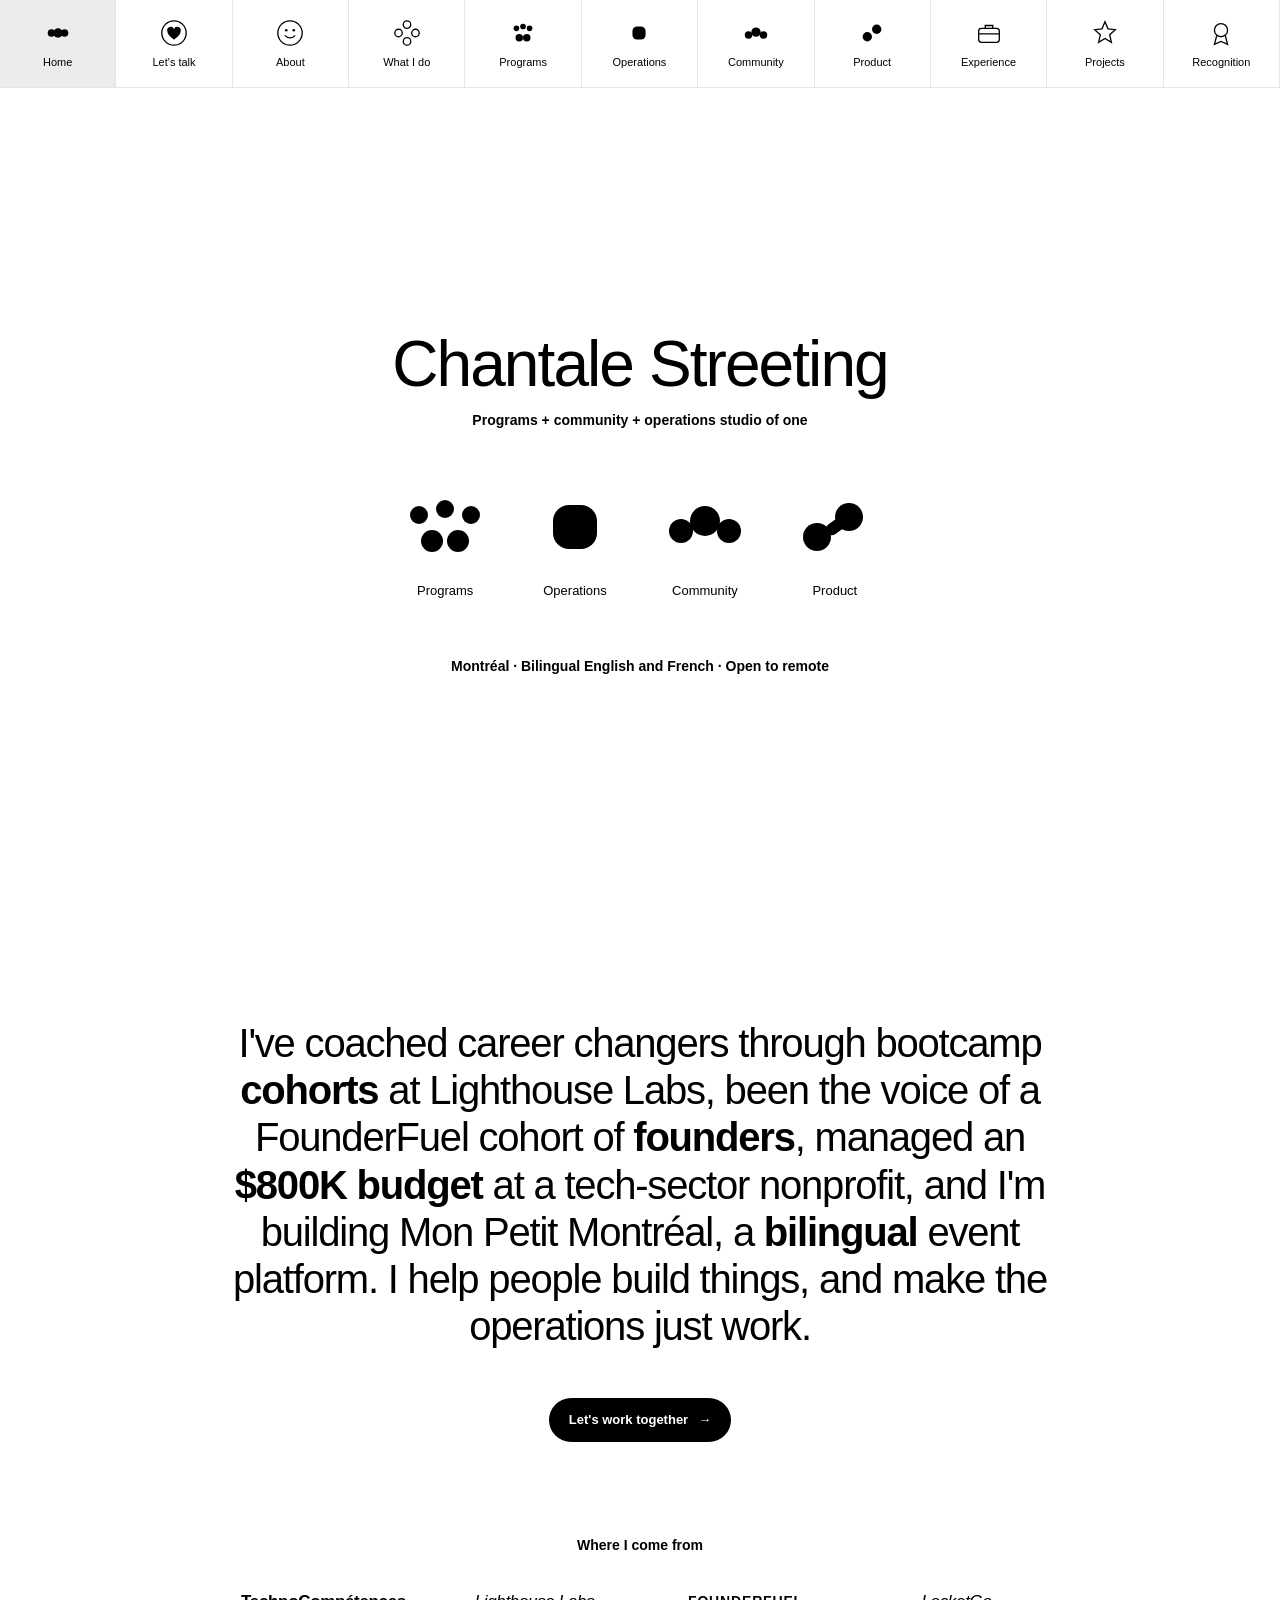
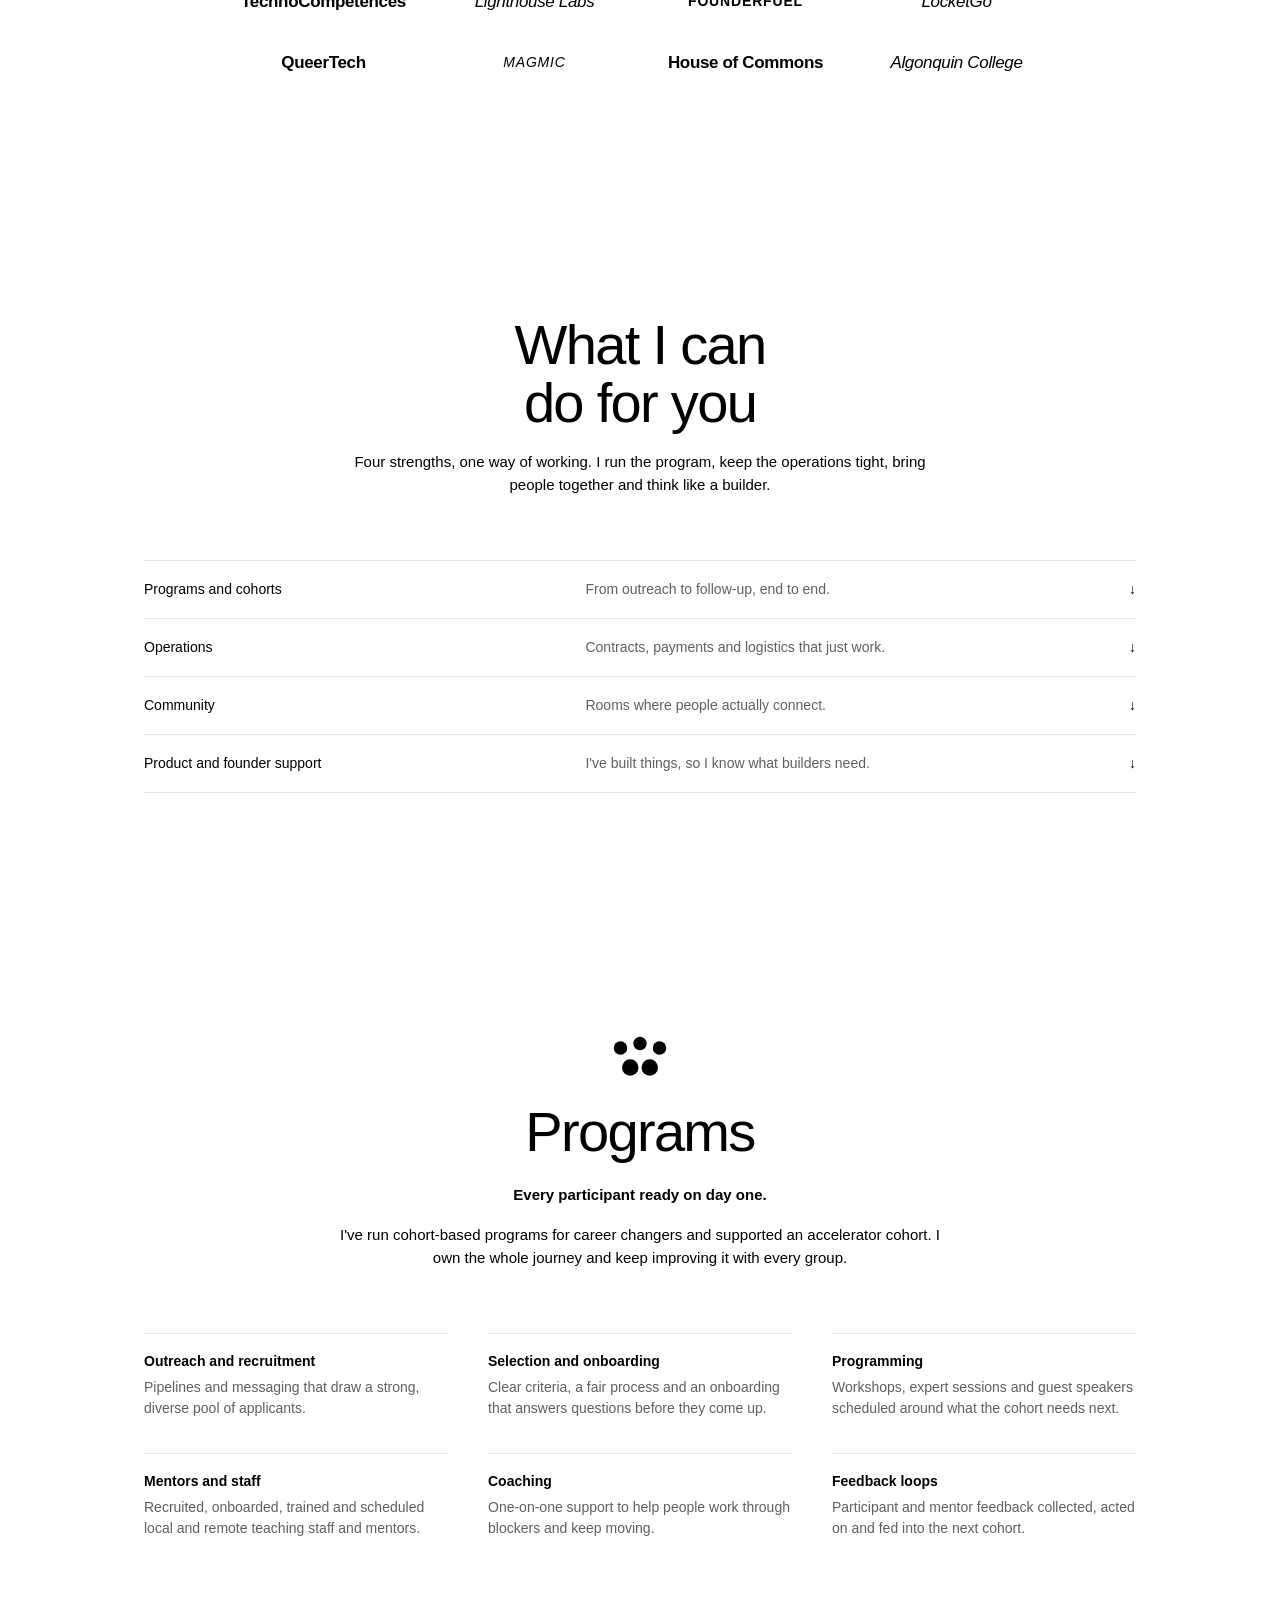
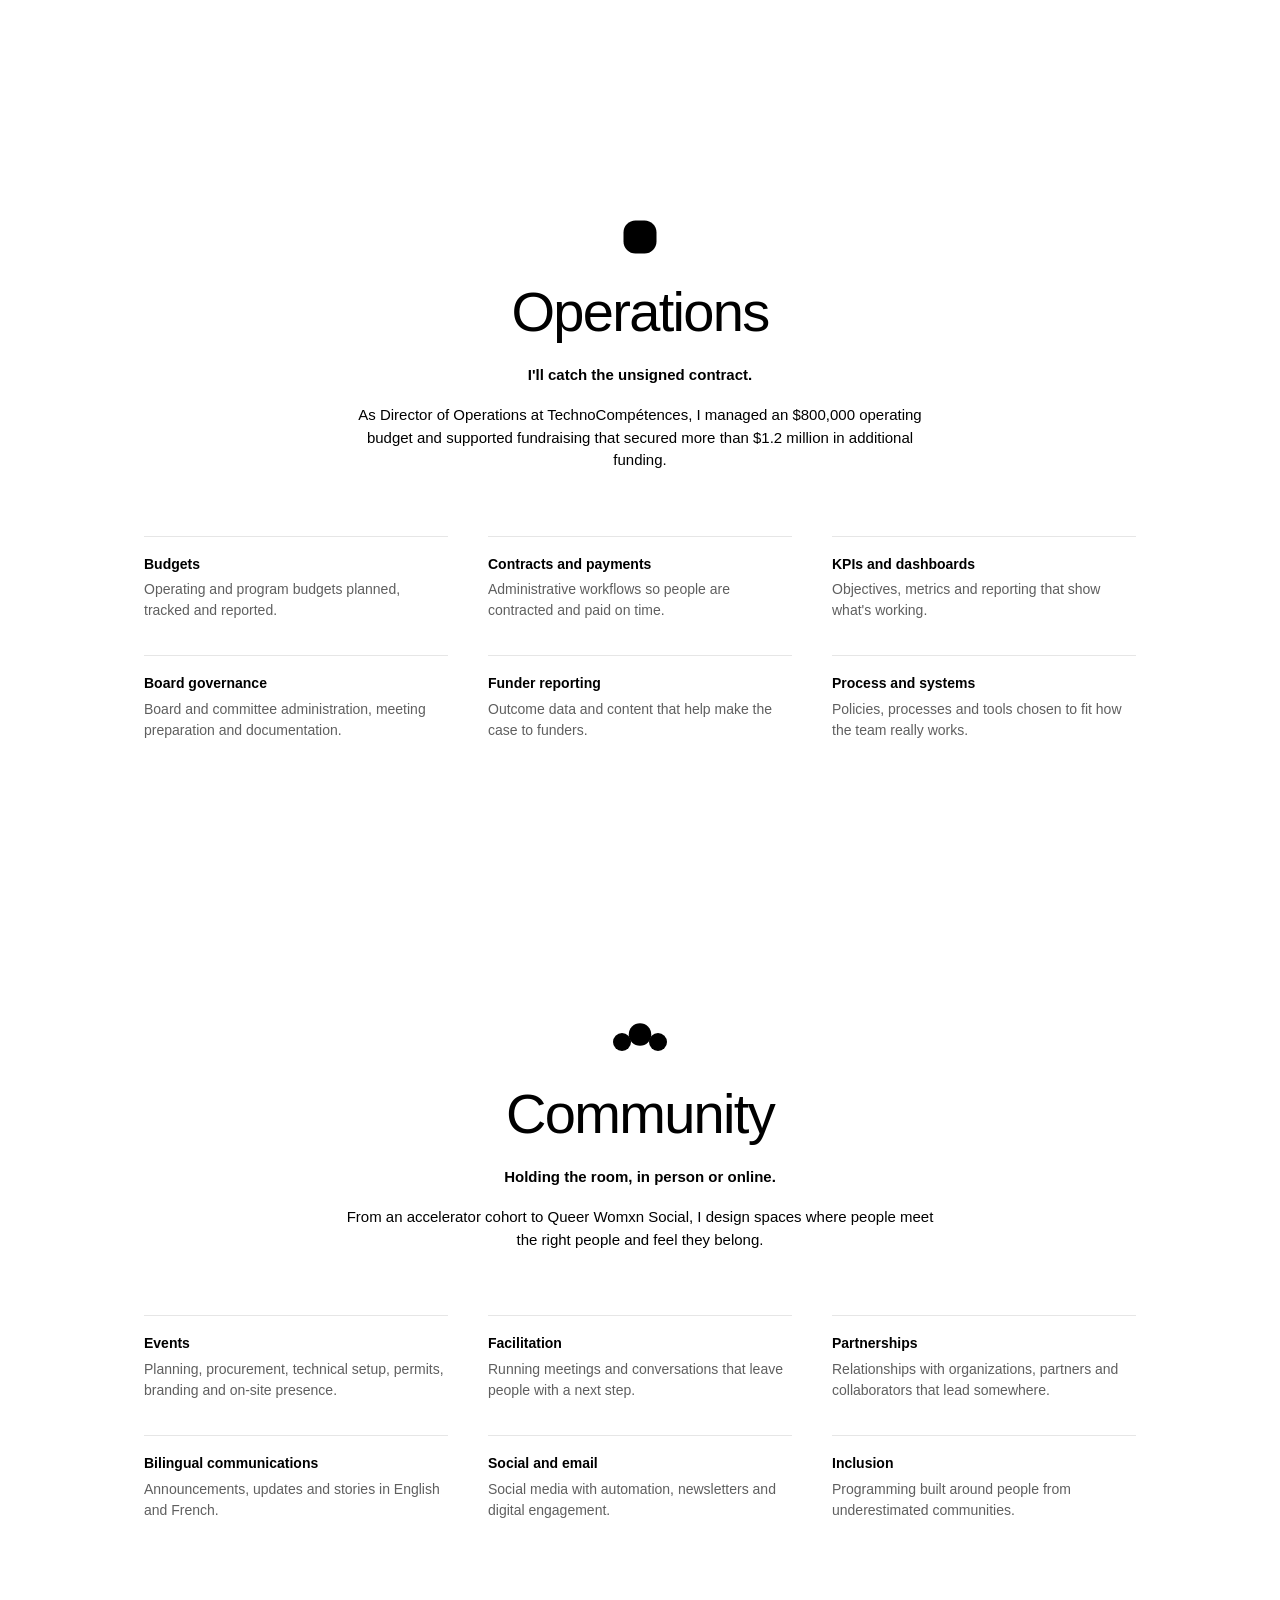
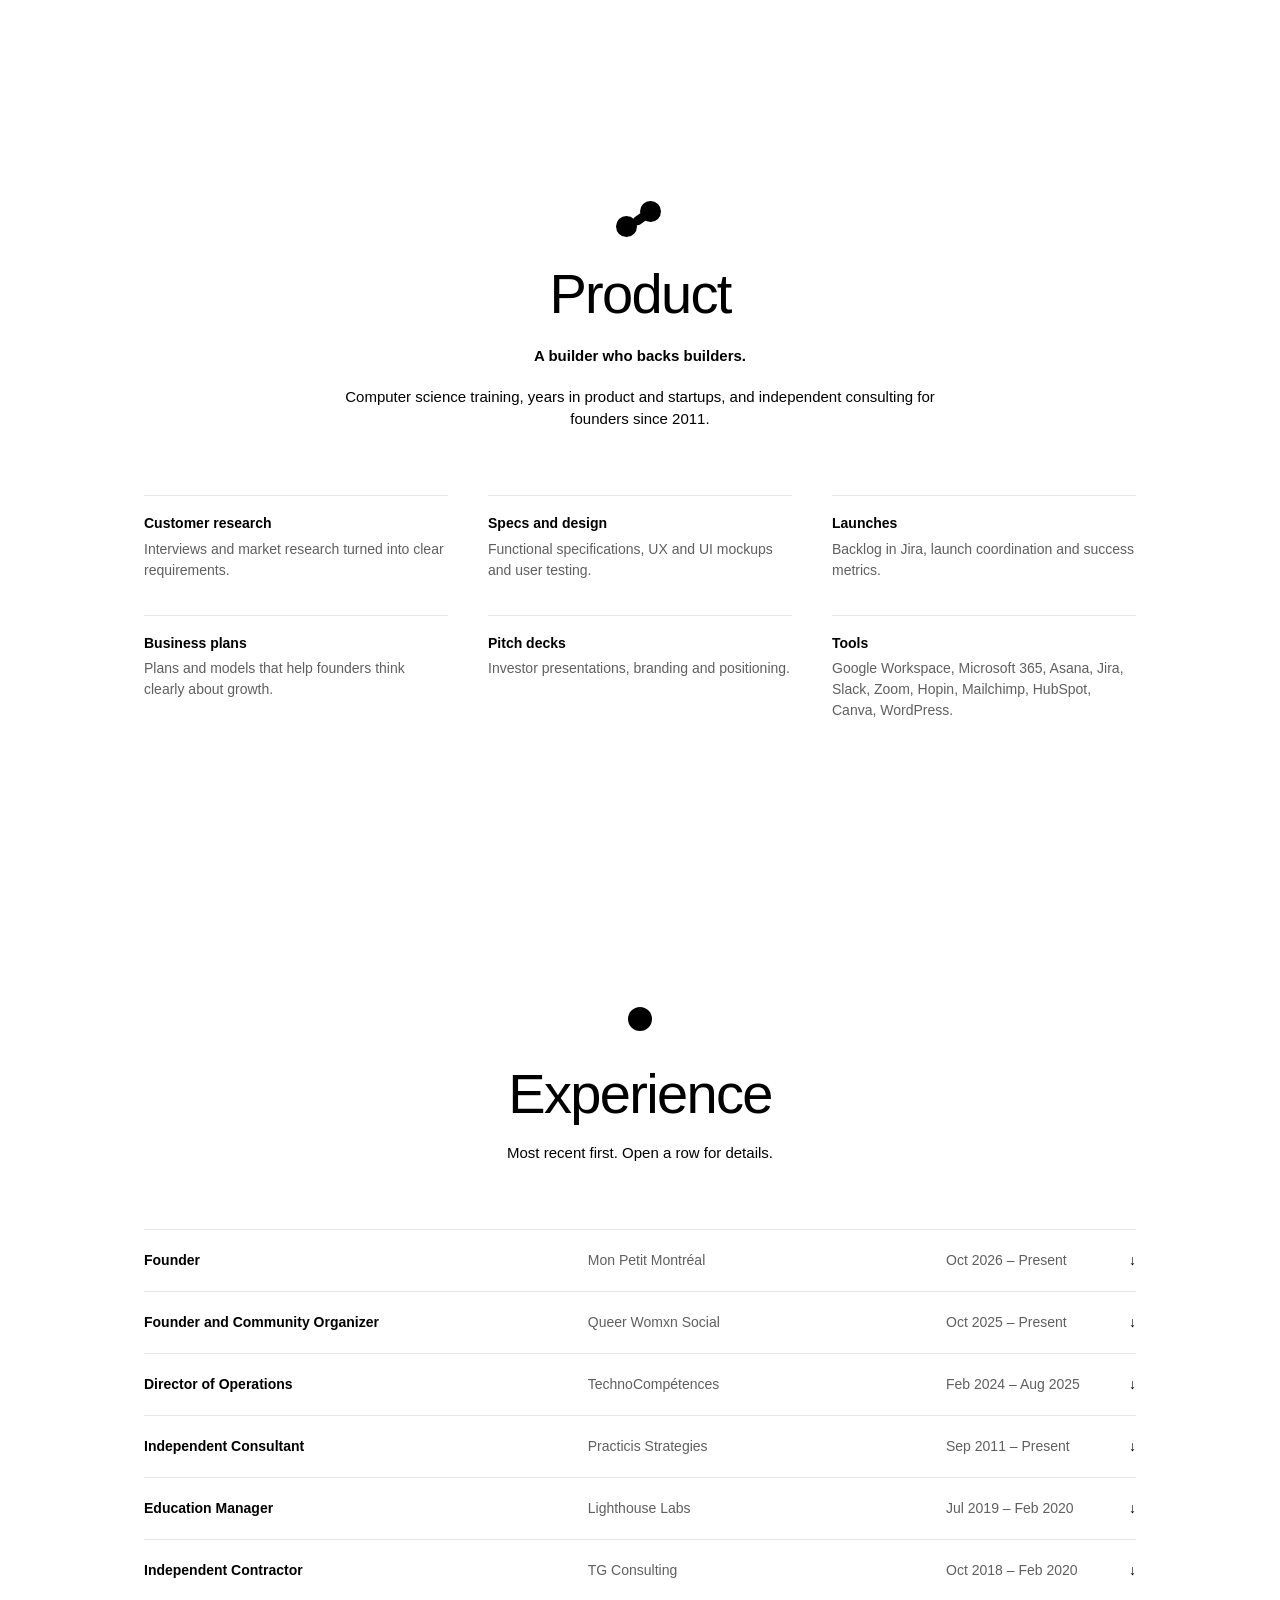
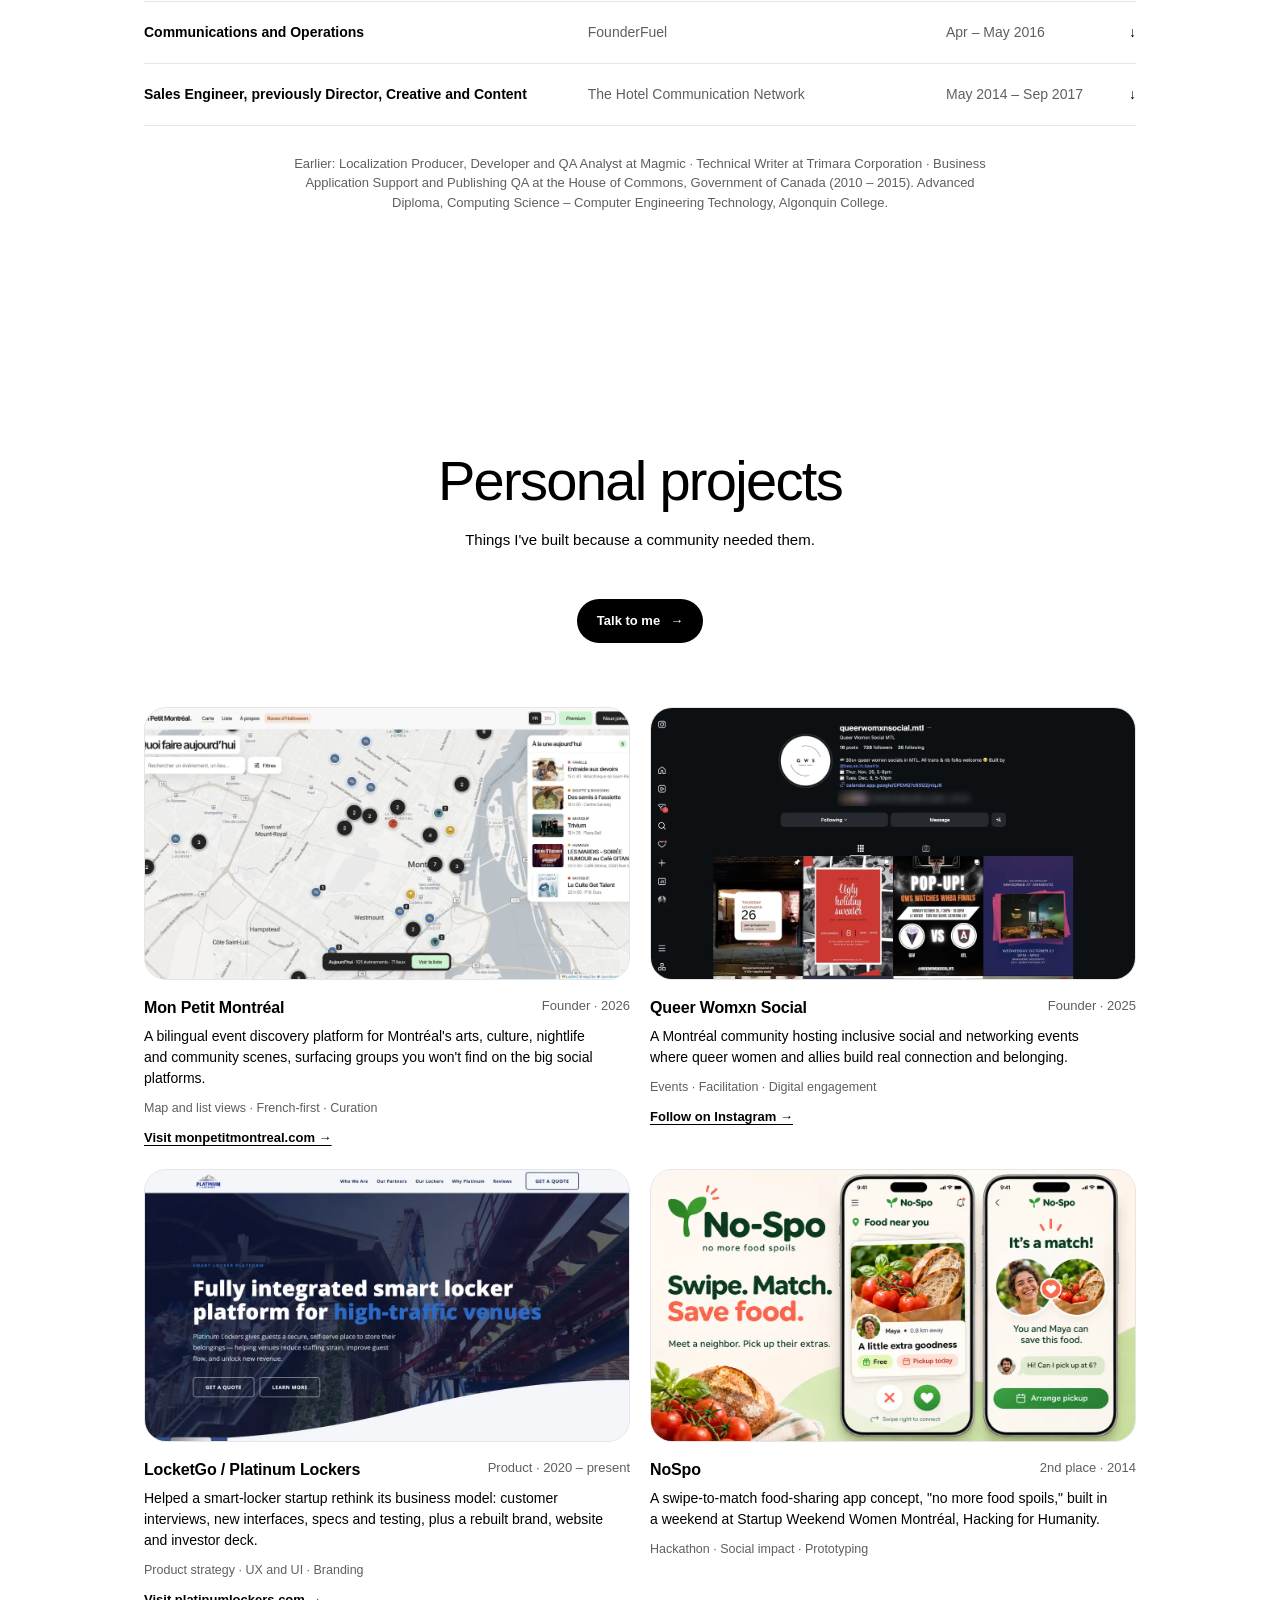
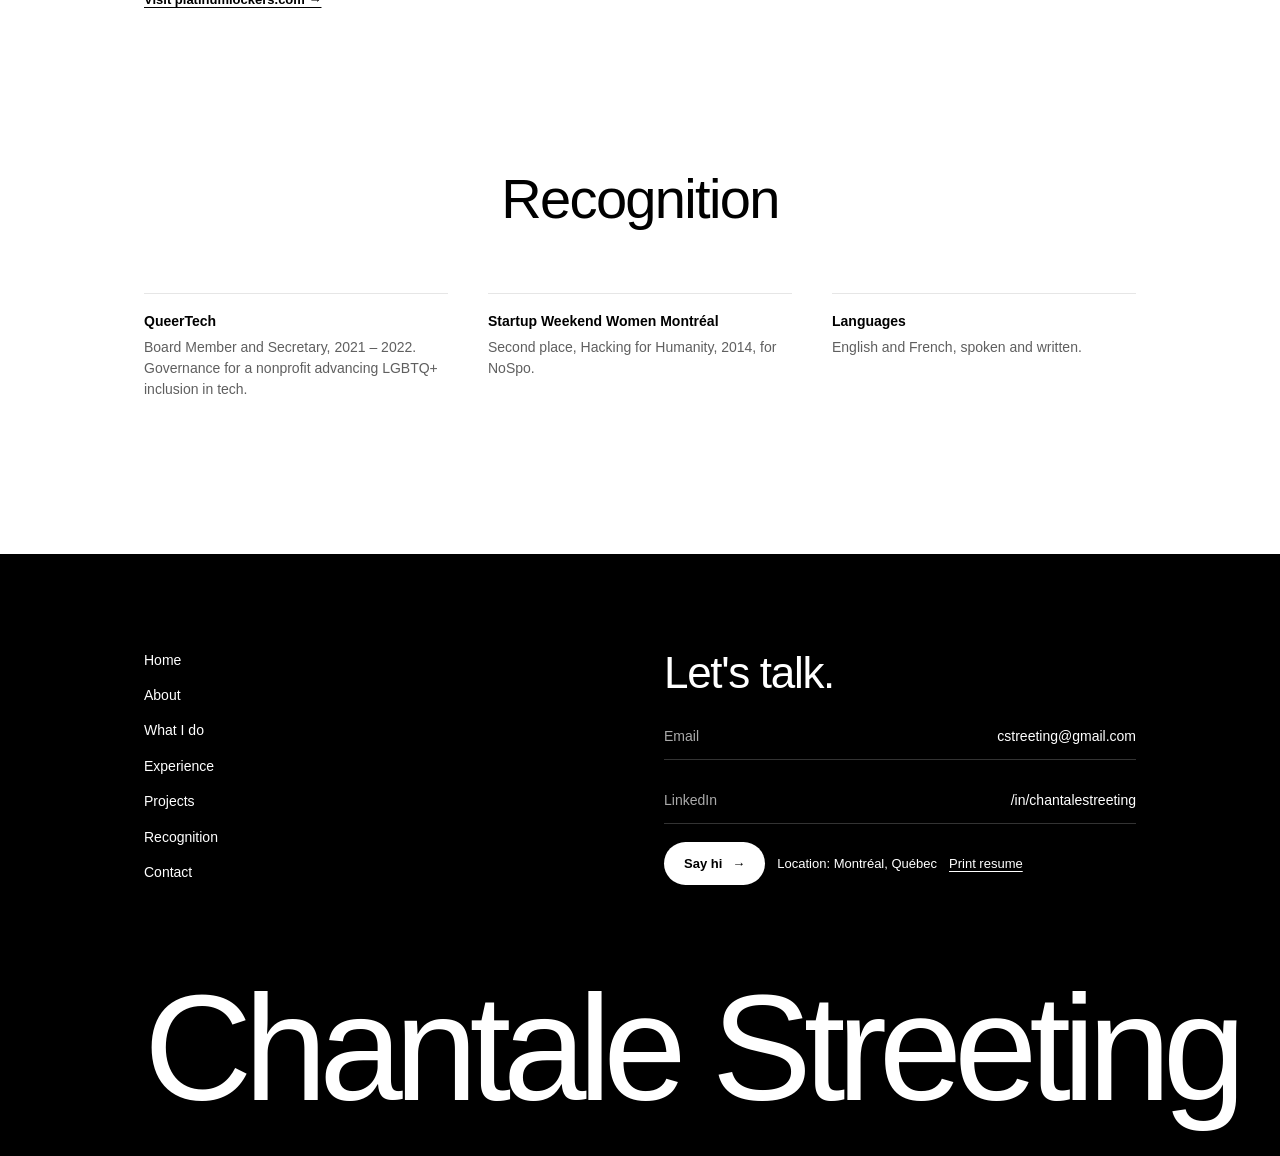
==== index.html @ f75229fb "Personal resume and portfolio site Co-Authored-By: Claude Opus 5.5 <noreply@anthropic.com>" ====
<!doctype html>
<html lang="en">
<head>
<meta charset="utf-8">
<meta name="viewport" content="width=device-width, initial-scale=1">
<title>Chantale Streeting</title>
<meta name="description" content="Chantale Streeting — program operator, founder and community builder in Montréal. Resume and portfolio.">
<link rel="canonical" href="https://chantalestreeting.com/">
<meta property="og:type" content="website">
<meta property="og:url" content="https://chantalestreeting.com/">
<meta property="og:title" content="Chantale Streeting">
<meta property="og:description" content="Program operator, founder and community builder in Montréal. Resume and portfolio.">
<meta property="og:image" content="https://chantalestreeting.com/images/mon-petit-montreal.webp">
<meta name="twitter:card" content="summary_large_image">
<link rel="icon" href="data:image/svg+xml,%3Csvg xmlns='http://www.w3.org/2000/svg' viewBox='0 0 32 32'%3E%3Ccircle cx='9' cy='16' r='5'/%3E%3Ccircle cx='17' cy='16' r='6'/%3E%3Ccircle cx='25' cy='16' r='5'/%3E%3C/svg%3E">
<style>
:root{
  --bg:#fff; --ink:#000; --muted:#5f5f5f; --line:#e6e6e6; --soft:#f5f5f5;
  --active:#ececec;
  --dock:88px;
}
*{box-sizing:border-box}
html{scroll-behavior:smooth;scroll-padding-top:var(--dock)}
body{margin:0;background:var(--bg);color:var(--ink);font:15px/1.5 "Helvetica Neue",Helvetica,Arial,sans-serif;-webkit-font-smoothing:antialiased;padding-top:var(--dock)}
a{color:inherit}
h1,h2,h3{font-weight:400;margin:0;letter-spacing:-.03em;line-height:1.05}
p{margin:0}
.wrap{max-width:1040px;margin:0 auto;padding:0 24px}
.center{text-align:center}
section{padding:120px 0}
.skip{position:absolute;left:-999px}.skip:focus{left:16px;top:16px;z-index:99;background:#fff;padding:8px 12px}

/* ---------- blobs (original shapes made of circles) ---------- */
.blob{width:96px;height:64px;display:block;margin:0 auto}
.blob circle,.blob rect{fill:var(--ink)}
.blob .a{animation:drift 6s ease-in-out infinite}
.blob .b{animation:drift 6s ease-in-out infinite reverse}
.blob .c{animation:pulse 5s ease-in-out infinite}
@keyframes drift{0%,100%{transform:translate(0,0)}50%{transform:translate(6px,-4px)}}
@keyframes pulse{0%,100%{transform:scale(1)}50%{transform:scale(1.12)}}
.blob *{transform-box:fill-box;transform-origin:center}
@media (prefers-reduced-motion:reduce){.blob *{animation:none!important}}

/* ---------- hero ---------- */
.hero{min-height:calc(100vh - var(--dock));display:flex;flex-direction:column;justify-content:center;padding:80px 0 60px}
.hero h1{font-size:clamp(44px,7vw,64px)}
.hero .sub{font-weight:600;margin-top:12px;font-size:14px}
.pillars{display:grid;grid-template-columns:repeat(4,1fr);gap:24px;margin:64px 0 56px}
.pillar{text-decoration:none;display:flex;flex-direction:column;align-items:center;gap:22px;font-size:13px}
.pillar:hover .blob{transform:scale(1.08)}
.pillar .blob{transition:transform .3s}
.note{font-weight:600;font-size:14px}
@media (max-width:640px){.pillars{grid-template-columns:repeat(2,1fr);row-gap:40px}}

/* ---------- statement ---------- */
.statement{font-size:clamp(26px,4.2vw,40px);line-height:1.18;letter-spacing:-.03em;max-width:820px;margin:0 auto}
.statement strong{font-weight:700}
.btn{display:inline-flex;align-items:center;gap:10px;background:var(--ink);color:#fff;text-decoration:none;font-size:13px;font-weight:600;padding:12px 20px;border-radius:999px;border:0;cursor:pointer;font-family:inherit}
.btn:hover{background:#262626}
.btn.light{background:#fff;color:#000}
.mt48{margin-top:48px}

.logos{margin-top:96px}
.logos h3{font-size:14px;font-weight:600;letter-spacing:0;margin-bottom:36px}
.logo-row{display:grid;grid-template-columns:repeat(4,1fr);gap:36px 24px;align-items:center;max-width:820px;margin:0 auto}
.logo-row span{font-size:17px;font-weight:600;letter-spacing:-.02em}
.logo-row span:nth-child(2n){font-weight:400;font-style:italic}
.logo-row span:nth-child(3n){text-transform:uppercase;letter-spacing:.06em;font-size:14px}
@media (max-width:640px){.logo-row{grid-template-columns:repeat(2,1fr)}}

/* ---------- section heads ---------- */
.head h2{font-size:clamp(38px,6vw,56px)}
.head .tagline{font-weight:600;margin-top:22px;font-size:15px}
.head .intro{color:var(--ink);max-width:600px;margin:18px auto 0;font-size:15px}
.head .blob{margin-bottom:22px;width:72px;height:48px}

/* ---------- list rows ---------- */
.rows{margin-top:64px;border-top:1px solid var(--line);text-align:left}
.row{display:grid;grid-template-columns:1fr 1.2fr 24px;align-items:center;gap:16px;padding:18px 0;border-bottom:1px solid var(--line);text-decoration:none;font-size:14px}
.row .d{color:var(--muted)}
.row .arr{text-align:right}
.row:hover{background:var(--soft)}
@media (max-width:640px){.row{grid-template-columns:1fr 24px}.row .d{grid-column:1;color:var(--muted);margin-top:-10px}.row .arr{grid-row:1;grid-column:2}}

/* ---------- feature grid ---------- */
.grid3{display:grid;grid-template-columns:repeat(3,1fr);gap:0 40px;margin-top:64px;text-align:left}
.cell{border-top:1px solid var(--line);padding:20px 0 34px}
.cell h3{font-size:14px;font-weight:600;letter-spacing:0;margin-bottom:8px}
.cell p{color:var(--muted);font-size:14px}
@media (max-width:820px){.grid3{grid-template-columns:repeat(2,1fr)}}
@media (max-width:560px){.grid3{grid-template-columns:1fr}}

/* ---------- experience ---------- */
.jobs{margin-top:64px;border-top:1px solid var(--line);text-align:left}
details.job{border-bottom:1px solid var(--line)}
details.job summary{list-style:none;cursor:pointer;display:grid;grid-template-columns:1.25fr 1fr 150px 24px;gap:16px;align-items:center;padding:20px 0;font-size:14px}
details.job summary::-webkit-details-marker{display:none}
details.job summary:hover{background:var(--soft)}
details.job .role{font-weight:600}
details.job .org,details.job .when{color:var(--muted)}
details.job .arr{text-align:right;transition:transform .2s}
details.job[open] .arr{transform:rotate(180deg)}
details.job .body{padding:0 0 26px;display:grid;grid-template-columns:1.25fr 1fr;gap:16px 40px}
details.job .ctx{color:var(--muted);font-size:14px}
details.job ul{margin:0;padding-left:18px;font-size:14px}
details.job li{margin-bottom:6px}
details.job .client{grid-column:1/-1;background:var(--soft);border-radius:14px;padding:16px 18px;font-size:14px}
details.job .client b{display:block;margin-bottom:4px}
.earlier{margin-top:28px;color:var(--muted);font-size:13px;text-align:center;max-width:700px;margin-left:auto;margin-right:auto}
@media (max-width:720px){
  details.job summary{grid-template-columns:1fr 24px;gap:2px 12px}
  details.job .org{grid-column:1}details.job .when{grid-column:1;font-size:13px}
  details.job .arr{grid-row:1;grid-column:2}
  details.job .body{grid-template-columns:1fr}
}

/* ---------- projects ---------- */
.cards{display:grid;grid-template-columns:repeat(2,1fr);gap:20px;margin-top:64px;text-align:left}
.card{text-decoration:none;display:block}
.card .img{display:block;aspect-ratio:16/9;border-radius:22px;overflow:hidden;background:var(--soft);border:1px solid var(--line)}
.card .img img{width:100%;height:100%;object-fit:cover;object-position:top center;display:block;transition:transform .4s}
a.card:hover .img img{transform:scale(1.03)}
.card .more{display:inline-block;margin-top:10px;font-size:13px;font-weight:600;text-decoration:underline;text-underline-offset:3px}
.card .meta{display:flex;justify-content:space-between;gap:12px;margin-top:16px;font-size:13px}
.card .meta b{font-size:16px;letter-spacing:-.01em}
.card .meta span{color:var(--muted)}
.card p{margin-top:6px;font-size:14px;color:var(--ink);max-width:460px}
.card .chips{margin-top:10px;color:var(--muted);font-size:12.5px}
@media (max-width:640px){.cards{grid-template-columns:1fr}}

/* ---------- footer ---------- */
footer{background:#000;color:#fff;padding:96px 0 40px;overflow:hidden}
.fgrid{display:grid;grid-template-columns:1fr 1fr;gap:48px}
.fnav{list-style:none;margin:0;padding:0;display:grid;gap:12px;font-size:14px}
.fnav a{text-decoration:none}
.fnav a:hover{text-decoration:underline}
footer h2{font-size:clamp(34px,5vw,44px)}
.fcontact{display:grid;gap:18px}
.fcontact .line{border-bottom:1px solid #333;padding:12px 0;color:#aaa;font-size:14px;display:flex;justify-content:space-between;gap:12px;text-decoration:none}
.fcontact .line b{color:#fff;font-weight:400}
.fbtns{display:flex;flex-wrap:wrap;gap:12px;align-items:center;font-size:13px}
.fbtns a.u{text-decoration:underline;text-underline-offset:3px}
.wordmark{font-size:clamp(52px,12.5vw,150px);letter-spacing:-.055em;line-height:.9;margin-top:96px;white-space:nowrap}
@media (max-width:720px){.fgrid{grid-template-columns:1fr}.wordmark{white-space:normal}}

/* ---------- tray (top) ---------- */
.dock{position:fixed;left:0;right:0;top:0;z-index:30;height:var(--dock);background:#fff;border-bottom:1px solid var(--line);display:flex;overflow-x:auto;scrollbar-width:none}
.dock::-webkit-scrollbar{display:none}
.dock a{flex:1 0 88px;display:flex;flex-direction:column;align-items:center;justify-content:center;gap:8px;text-decoration:none;font-size:11px;line-height:1.15;text-align:center;border-right:1px solid var(--line);padding:6px 4px;transition:background .2s}
.dock a:hover{background:var(--soft)}
.dock a.on{background:var(--active)}
.dock svg{width:30px;height:30px;fill:none;stroke:#000;stroke-width:1.4}
.dock svg .f{fill:#000;stroke:none}

@media (max-width:640px){
  .wrap{padding:0 16px}
  section{padding:88px 0}
  :root{--dock:76px}
  .dock a{flex-basis:76px;font-size:10.5px}
  .dock svg{width:26px;height:26px}
}

@media print{
  .dock,.pillars,.btn,.logos,.fbtns,.wordmark,.card .img{display:none!important}
  body{padding:0;font-size:10.5pt}
  section{padding:24pt 0}
  .hero{min-height:0}
  details.job .body{display:grid!important}
  footer{background:#fff;color:#000;padding:0}
  .fcontact .line{color:#000}.fcontact .line b{color:#000}
}
</style>
</head>
<body>
<a class="skip" href="#main">Skip to content</a>

<nav class="dock" aria-label="Sections">
  <a href="#home" data-s="home"><svg viewBox="0 0 32 32"><circle class="f" cx="9" cy="16" r="4"/><circle class="f" cx="16" cy="16" r="5"/><circle class="f" cx="23" cy="16" r="4"/></svg>Home</a>
  <a href="#contact" data-s="contact"><svg viewBox="0 0 32 32"><circle cx="16" cy="16" r="13"/><path class="f" d="M16 23s-7-4.3-7-8.6A3.6 3.6 0 0 1 16 12a3.6 3.6 0 0 1 7 2.4C23 18.7 16 23 16 23z"/></svg>Let's talk</a>
  <a href="#about" data-s="about"><svg viewBox="0 0 32 32"><circle cx="16" cy="16" r="13"/><circle class="f" cx="12" cy="13" r="1.4"/><circle class="f" cx="20" cy="13" r="1.4"/><path d="M10.5 18.5c3 3.5 8 3.5 11 0"/></svg>About</a>
  <a href="#services" data-s="services"><svg viewBox="0 0 32 32"><circle cx="16" cy="7" r="4"/><circle cx="7" cy="16" r="4"/><circle cx="25" cy="16" r="4"/><circle cx="16" cy="25" r="4"/></svg>What I do</a>
  <a href="#programs" data-s="programs"><svg viewBox="0 0 32 32"><circle class="f" cx="9" cy="11" r="3"/><circle class="f" cx="16" cy="9" r="3"/><circle class="f" cx="23" cy="11" r="3"/><circle class="f" cx="12" cy="21" r="4"/><circle class="f" cx="20" cy="21" r="4"/></svg>Programs</a>
  <a href="#operations" data-s="operations"><svg viewBox="0 0 32 32"><rect class="f" x="9" y="9" width="14" height="14" rx="5"/></svg>Operations</a>
  <a href="#community-building" data-s="community-building"><svg viewBox="0 0 32 32"><circle class="f" cx="8" cy="18" r="4"/><circle class="f" cx="16" cy="15" r="5"/><circle class="f" cx="24" cy="18" r="4"/></svg>Community</a>
  <a href="#product" data-s="product"><svg viewBox="0 0 32 32"><circle class="f" cx="11" cy="20" r="5"/><circle class="f" cx="21" cy="12" r="5"/></svg>Product</a>
  <a href="#experience" data-s="experience"><svg viewBox="0 0 32 32"><rect x="5" y="11" width="22" height="15" rx="3"/><path d="M12 11V8h8v3M5 17h22"/></svg>Experience</a>
  <a href="#projects" data-s="projects"><svg viewBox="0 0 32 32"><path d="M16 4l3.2 7.6L27 12.5l-6 5.3 1.8 8.2L16 21.8 9.2 26l1.8-8.2-6-5.3 7.8-.9z"/></svg>Projects</a>
  <a href="#recognition" data-s="recognition"><svg viewBox="0 0 32 32"><circle cx="16" cy="13" r="7"/><path d="M11.5 18.5L9 28l7-3 7 3-2.5-9.5"/></svg>Recognition</a>
</nav>

<!-- reusable blob shapes -->
<svg width="0" height="0" style="position:absolute" aria-hidden="true">
  <defs>
    <symbol id="b-programs" viewBox="0 0 96 64"><circle class="a" cx="22" cy="20" r="9"/><circle class="b" cx="48" cy="14" r="9"/><circle class="a" cx="74" cy="20" r="9"/><circle class="c" cx="35" cy="46" r="11"/><circle class="b" cx="61" cy="46" r="11"/></symbol>
    <symbol id="b-ops" viewBox="0 0 96 64"><rect class="c" x="26" y="10" width="44" height="44" rx="16"/></symbol>
    <symbol id="b-community" viewBox="0 0 96 64"><circle class="a" cx="24" cy="36" r="12"/><circle class="c" cx="48" cy="26" r="15"/><circle class="b" cx="72" cy="36" r="12"/></symbol>
    <symbol id="b-product" viewBox="0 0 96 64"><circle class="a" cx="30" cy="42" r="14"/><circle class="b" cx="62" cy="22" r="14"/><rect class="c" x="38" y="26" width="20" height="12" rx="6" transform="rotate(-35 48 32)"/></symbol>
    <symbol id="b-dot" viewBox="0 0 96 64"><circle class="c" cx="48" cy="32" r="16"/></symbol>
  </defs>
</svg>

<main id="main">
  <!-- HERO -->
  <section class="hero center" id="home">
    <div class="wrap">
      <h1>Chantale Streeting</h1>
      <div class="sub">Programs + community + operations studio of one</div>
      <div class="pillars">
        <a class="pillar" href="#programs"><svg class="blob"><use href="#b-programs"/></svg>Programs</a>
        <a class="pillar" href="#operations"><svg class="blob"><use href="#b-ops"/></svg>Operations</a>
        <a class="pillar" href="#community-building"><svg class="blob"><use href="#b-community"/></svg>Community</a>
        <a class="pillar" href="#product"><svg class="blob"><use href="#b-product"/></svg>Product</a>
      </div>
      <div class="note">Montréal · Bilingual English and French · Open to remote</div>
    </div>
  </section>

  <!-- ABOUT -->
  <section class="center" id="about">
    <div class="wrap">
      <p class="statement">I've coached career changers through bootcamp <strong>cohorts</strong> at Lighthouse Labs, been the voice of a FounderFuel cohort of <strong>founders</strong>, managed an <strong>$800K budget</strong> at a tech-sector nonprofit, and I'm building Mon Petit Montréal, a <strong>bilingual</strong> event platform. I help people build things, and make the operations just work.</p>
      <div class="mt48"><a class="btn" href="#contact">Let's work together <span aria-hidden="true">→</span></a></div>

      <div class="logos" id="background">
        <h3>Where I come from</h3>
        <div class="logo-row">
          <span>TechnoCompétences</span><span>Lighthouse Labs</span><span>FounderFuel</span><span>LocketGo</span>
          <span>QueerTech</span><span>Magmic</span><span>House of Commons</span><span>Algonquin College</span>
        </div>
      </div>
    </div>
  </section>

  <!-- WHAT I DO -->
  <section class="center" id="services">
    <div class="wrap">
      <div class="head">
        <h2>What I can<br>do for you</h2>
        <p class="intro">Four strengths, one way of working. I run the program, keep the operations tight, bring people together and think like a builder.</p>
      </div>
      <div class="rows">
        <a class="row" href="#programs"><span>Programs and cohorts</span><span class="d">From outreach to follow-up, end to end.</span><span class="arr">↓</span></a>
        <a class="row" href="#operations"><span>Operations</span><span class="d">Contracts, payments and logistics that just work.</span><span class="arr">↓</span></a>
        <a class="row" href="#community-building"><span>Community</span><span class="d">Rooms where people actually connect.</span><span class="arr">↓</span></a>
        <a class="row" href="#product"><span>Product and founder support</span><span class="d">I've built things, so I know what builders need.</span><span class="arr">↓</span></a>
      </div>
    </div>
  </section>

  <section class="center" id="programs">
    <div class="wrap">
      <div class="head">
        <svg class="blob"><use href="#b-programs"/></svg>
        <h2>Programs</h2>
        <p class="tagline">Every participant ready on day one.</p>
        <p class="intro">I've run cohort-based programs for career changers and supported an accelerator cohort. I own the whole journey and keep improving it with every group.</p>
      </div>
      <div class="grid3">
        <div class="cell"><h3>Outreach and recruitment</h3><p>Pipelines and messaging that draw a strong, diverse pool of applicants.</p></div>
        <div class="cell"><h3>Selection and onboarding</h3><p>Clear criteria, a fair process and an onboarding that answers questions before they come up.</p></div>
        <div class="cell"><h3>Programming</h3><p>Workshops, expert sessions and guest speakers scheduled around what the cohort needs next.</p></div>
        <div class="cell"><h3>Mentors and staff</h3><p>Recruited, onboarded, trained and scheduled local and remote teaching staff and mentors.</p></div>
        <div class="cell"><h3>Coaching</h3><p>One-on-one support to help people work through blockers and keep moving.</p></div>
        <div class="cell"><h3>Feedback loops</h3><p>Participant and mentor feedback collected, acted on and fed into the next cohort.</p></div>
      </div>
    </div>
  </section>

  <section class="center" id="operations">
    <div class="wrap">
      <div class="head">
        <svg class="blob"><use href="#b-ops"/></svg>
        <h2>Operations</h2>
        <p class="tagline">I'll catch the unsigned contract.</p>
        <p class="intro">As Director of Operations at TechnoCompétences, I managed an $800,000 operating budget and supported fundraising that secured more than $1.2 million in additional funding.</p>
      </div>
      <div class="grid3">
        <div class="cell"><h3>Budgets</h3><p>Operating and program budgets planned, tracked and reported.</p></div>
        <div class="cell"><h3>Contracts and payments</h3><p>Administrative workflows so people are contracted and paid on time.</p></div>
        <div class="cell"><h3>KPIs and dashboards</h3><p>Objectives, metrics and reporting that show what's working.</p></div>
        <div class="cell"><h3>Board governance</h3><p>Board and committee administration, meeting preparation and documentation.</p></div>
        <div class="cell"><h3>Funder reporting</h3><p>Outcome data and content that help make the case to funders.</p></div>
        <div class="cell"><h3>Process and systems</h3><p>Policies, processes and tools chosen to fit how the team really works.</p></div>
      </div>
    </div>
  </section>

  <section class="center" id="community-building">
    <div class="wrap">
      <div class="head">
        <svg class="blob"><use href="#b-community"/></svg>
        <h2>Community</h2>
        <p class="tagline">Holding the room, in person or online.</p>
        <p class="intro">From an accelerator cohort to Queer Womxn Social, I design spaces where people meet the right people and feel they belong.</p>
      </div>
      <div class="grid3">
        <div class="cell"><h3>Events</h3><p>Planning, procurement, technical setup, permits, branding and on-site presence.</p></div>
        <div class="cell"><h3>Facilitation</h3><p>Running meetings and conversations that leave people with a next step.</p></div>
        <div class="cell"><h3>Partnerships</h3><p>Relationships with organizations, partners and collaborators that lead somewhere.</p></div>
        <div class="cell"><h3>Bilingual communications</h3><p>Announcements, updates and stories in English and French.</p></div>
        <div class="cell"><h3>Social and email</h3><p>Social media with automation, newsletters and digital engagement.</p></div>
        <div class="cell"><h3>Inclusion</h3><p>Programming built around people from underestimated communities.</p></div>
      </div>
    </div>
  </section>

  <section class="center" id="product">
    <div class="wrap">
      <div class="head">
        <svg class="blob"><use href="#b-product"/></svg>
        <h2>Product</h2>
        <p class="tagline">A builder who backs builders.</p>
        <p class="intro">Computer science training, years in product and startups, and independent consulting for founders since 2011.</p>
      </div>
      <div class="grid3">
        <div class="cell"><h3>Customer research</h3><p>Interviews and market research turned into clear requirements.</p></div>
        <div class="cell"><h3>Specs and design</h3><p>Functional specifications, UX and UI mockups and user testing.</p></div>
        <div class="cell"><h3>Launches</h3><p>Backlog in Jira, launch coordination and success metrics.</p></div>
        <div class="cell"><h3>Business plans</h3><p>Plans and models that help founders think clearly about growth.</p></div>
        <div class="cell"><h3>Pitch decks</h3><p>Investor presentations, branding and positioning.</p></div>
        <div class="cell"><h3>Tools</h3><p>Google Workspace, Microsoft 365, Asana, Jira, Slack, Zoom, Hopin, Mailchimp, HubSpot, Canva, WordPress.</p></div>
      </div>
    </div>
  </section>

  <!-- EXPERIENCE -->
  <section class="center" id="experience">
    <div class="wrap">
      <div class="head">
        <svg class="blob"><use href="#b-dot"/></svg>
        <h2>Experience</h2>
        <p class="intro">Most recent first. Open a row for details.</p>
      </div>
      <div class="jobs">
        <details class="job"><summary><span class="role">Founder</span><span class="org">Mon Petit Montréal</span><span class="when">Oct 2026 – Present</span><span class="arr">↓</span></summary>
          <div class="body"><p class="ctx">Bilingual community event discovery platform, Montréal.</p><ul><li>Built a French-first, English-accessible platform connecting people with arts, culture, nightlife and community organizations, including groups outside mainstream social platforms.</li><li>Own product vision, curation and community partnerships.</li></ul></div></details>
        <details class="job"><summary><span class="role">Founder and Community Organizer</span><span class="org">Queer Womxn Social</span><span class="when">Oct 2025 – Present</span><span class="arr">↓</span></summary>
          <div class="body"><p class="ctx">Montréal community and event series.</p><ul><li>Design and host inclusive social and networking events that help members build real connection and belonging.</li><li>Run the full event cycle: programming, promotion, ticketing, communications, facilitation and follow-up.</li></ul></div></details>
        <details class="job"><summary><span class="role">Director of Operations</span><span class="org">TechnoCompétences</span><span class="when">Feb 2024 – Aug 2025</span><span class="arr">↓</span></summary>
          <div class="body"><p class="ctx">Nonprofit workforce development for Québec's information and communications technology sector.</p><ul><li>Led operations alongside the executive director, board and program teams.</li><li>Managed an $800,000 operating budget and supported fundraising that secured more than $1.2 million in additional funding.</li><li>Built KPIs, dashboards and reporting; coordinated board and committee governance.</li></ul></div></details>
        <details class="job"><summary><span class="role">Independent Consultant</span><span class="org">Practicis Strategies</span><span class="when">Sep 2011 – Present</span><span class="arr">↓</span></summary>
          <div class="body"><p class="ctx">Fractional COO, operations, product and startup advisory.</p><ul><li>Advise nonprofits, startups and small businesses on operations, process improvement, systems, budgeting and execution.</li><li>Support founders with business plans, investor pitch decks, branding and digital marketing strategy.</li></ul>
          <div class="client"><b>Client engagement: LocketGo / Platinum Lockers · Feb 2020 – Present</b>Director of Operations, previously Product Manager and Product Marketing Manager. Helped pivot the business model through customer research, UX, specs and testing; ran the Jira backlog and launches; rebuilt the brand and website.</div></div></details>
        <details class="job"><summary><span class="role">Education Manager</span><span class="org">Lighthouse Labs</span><span class="when">Jul 2019 – Feb 2020</span><span class="arr">↓</span></summary>
          <div class="body"><p class="ctx">Web development bootcamp for career changers.</p><ul><li>Operated cohort programs from onboarding through graduation and first-job support.</li><li>Coached students one on one and tracked progress to clear learning blockers.</li><li>Recruited, onboarded and scheduled teaching staff and mentors; managed the delivery budget.</li><li>Used student and mentor feedback to improve each cohort.</li></ul></div></details>
        <details class="job"><summary><span class="role">Independent Contractor</span><span class="org">TG Consulting</span><span class="when">Oct 2018 – Feb 2020</span><span class="arr">↓</span></summary>
          <div class="body"><p class="ctx">Tech and startup consulting.</p><ul><li>Business plans, investor presentations and product requirements for tech startups.</li></ul></div></details>
        <details class="job"><summary><span class="role">Communications and Operations</span><span class="org">FounderFuel</span><span class="when">Apr – May 2016</span><span class="arr">↓</span></summary>
          <div class="body"><p class="ctx">Canada's leading venture accelerator. Contract.</p><ul><li>Communications voice of the Spring 2016 cohort for founders, mentors, partners and the startup ecosystem.</li><li>Planned and ran cohort events on site: procurement, technical setup, permits and branding.</li></ul></div></details>
        <details class="job"><summary><span class="role">Sales Engineer, previously Director, Creative and Content</span><span class="org">The Hotel Communication Network</span><span class="when">May 2014 – Sep 2017</span><span class="arr">↓</span></summary>
          <div class="body"><p class="ctx">In-room hotel technology.</p><ul><li>Product demos to hotel executives, requirements gathering, RFPs and on-site deployments.</li><li>Earlier led ad creative, copywriting and in-room app content.</li></ul></div></details>
      </div>
      <p class="earlier">Earlier: Localization Producer, Developer and QA Analyst at Magmic · Technical Writer at Trimara Corporation · Business Application Support and Publishing QA at the House of Commons, Government of Canada (2010 – 2015). Advanced Diploma, Computing Science – Computer Engineering Technology, Algonquin College.</p>
    </div>
  </section>

  <!-- PROJECTS -->
  <section class="center" id="projects">
    <div class="wrap">
      <div class="head">
        <h2>Personal projects</h2>
        <p class="intro">Things I've built because a community needed them.</p>
        <div class="mt48"><a class="btn" href="#contact">Talk to me <span aria-hidden="true">→</span></a></div>
      </div>
      <div class="cards">
        <article class="card"><div class="img"><img src="images/mon-petit-montreal.webp" width="1200" height="629" loading="lazy" alt="Mon Petit Montréal map view showing events across Montréal with a list of today's featured events"></div>
          <div class="meta"><b>Mon Petit Montréal</b><span>Founder · 2026</span></div>
          <p>A bilingual event discovery platform for Montréal's arts, culture, nightlife and community scenes, surfacing groups you won't find on the big social platforms.</p>
          <div class="chips">Map and list views · French-first · Curation</div>
          <a class="more" href="https://monpetitmontreal.com/" target="_blank" rel="noopener">Visit monpetitmontreal.com →</a></article>
        <article class="card"><div class="img"><img src="images/queer-womxn-social.webp" width="1200" height="680" loading="lazy" alt="Queer Womxn Social Instagram profile with event posters for upcoming socials"></div>
          <div class="meta"><b>Queer Womxn Social</b><span>Founder · 2025</span></div>
          <p>A Montréal community hosting inclusive social and networking events where queer women and allies build real connection and belonging.</p>
          <div class="chips">Events · Facilitation · Digital engagement</div>
          <a class="more" href="https://www.instagram.com/queerwomxnsocial.mtl/" target="_blank" rel="noopener">Follow on Instagram →</a></article>
        <article class="card"><div class="img"><img src="images/platinum-lockers.webp" width="1200" height="683" loading="lazy" alt="Platinum Lockers website: fully integrated smart locker platform for high-traffic venues"></div>
          <div class="meta"><b>LocketGo / Platinum Lockers</b><span>Product · 2020 – present</span></div>
          <p>Helped a smart-locker startup rethink its business model: customer interviews, new interfaces, specs and testing, plus a rebuilt brand, website and investor deck.</p>
          <div class="chips">Product strategy · UX and UI · Branding</div>
          <a class="more" href="https://platinumlockers.com/" target="_blank" rel="noopener">Visit platinumlockers.com →</a></article>
        <article class="card"><div class="img"><img src="images/nospo.webp" width="1200" height="675" loading="lazy" alt="No-Spo app concept: swipe, match and save food with neighbours"></div>
          <div class="meta"><b>NoSpo</b><span>2nd place · 2014</span></div>
          <p>A swipe-to-match food-sharing app concept, "no more food spoils," built in a weekend at Startup Weekend Women Montréal, Hacking for Humanity.</p>
          <div class="chips">Hackathon · Social impact · Prototyping</div></article>
      </div>
    </div>
  </section>

  <!-- RECOGNITION -->
  <section class="center" id="recognition" style="padding-top:40px">
    <div class="wrap">
      <div class="head"><h2>Recognition</h2></div>
      <div class="grid3">
        <div class="cell"><h3>QueerTech</h3><p>Board Member and Secretary, 2021 – 2022. Governance for a nonprofit advancing LGBTQ+ inclusion in tech.</p></div>
        <div class="cell"><h3>Startup Weekend Women Montréal</h3><p>Second place, Hacking for Humanity, 2014, for NoSpo.</p></div>
        <div class="cell"><h3>Languages</h3><p>English and French, spoken and written.</p></div>
      </div>
    </div>
  </section>
</main>

<footer id="contact">
  <div class="wrap">
    <div class="fgrid">
      <ul class="fnav">
        <li><a href="#home">Home</a></li><li><a href="#about">About</a></li><li><a href="#services">What I do</a></li>
        <li><a href="#experience">Experience</a></li><li><a href="#projects">Projects</a></li><li><a href="#recognition">Recognition</a></li><li><a href="#contact">Contact</a></li>
      </ul>
      <div class="fcontact">
        <h2>Let's talk.</h2>
        <a class="line" href="mailto:cstreeting@gmail.com"><span>Email</span><b>cstreeting@gmail.com</b></a>
        <a class="line" href="https://www.linkedin.com/in/chantalestreeting" target="_blank" rel="noopener"><span>LinkedIn</span><b>/in/chantalestreeting</b></a>
        <div class="fbtns">
          <a class="btn light" href="mailto:cstreeting@gmail.com">Say hi <span aria-hidden="true">→</span></a>
          <span>Location: Montréal, Québec</span>
          <a class="u" href="#" onclick="window.print();return false;">Print resume</a>
        </div>
      </div>
    </div>
    <div class="wordmark" aria-hidden="true">Chantale Streeting</div>
  </div>
</footer>

<script>
(function(){
  var links=[].slice.call(document.querySelectorAll('.dock a'));
  var dock=document.querySelector('.dock');
  function setOn(id){
    links.forEach(function(a){
      var on=a.dataset.s===id; a.classList.toggle('on',on);
      if(on && dock.scrollWidth>dock.clientWidth){var l=a.offsetLeft-(dock.clientWidth-a.offsetWidth)/2; dock.scrollTo({left:l,behavior:'smooth'});}
    });
  }
  var secs=[].slice.call(document.querySelectorAll('section[id], footer[id]')).filter(function(s){
    return links.some(function(a){return a.dataset.s===s.id;});
  });
  var current='', ticking=false;
  function update(){
    ticking=false;
    var id=secs[0].id, mark=innerHeight*0.4;
    secs.forEach(function(s){ if(s.getBoundingClientRect().top<=mark) id=s.id; });
    if(innerHeight+scrollY>=document.documentElement.scrollHeight-4) id='contact';
    if(id!==current){current=id; setOn(id);}
  }
  addEventListener('scroll',function(){ if(!ticking){ticking=true; requestAnimationFrame(update);} },{passive:true});
  addEventListener('resize',update);
  update();
  window.addEventListener('beforeprint',function(){document.querySelectorAll('details.job').forEach(function(d){d.open=true;});});
})();
</script>
</body>
</html>
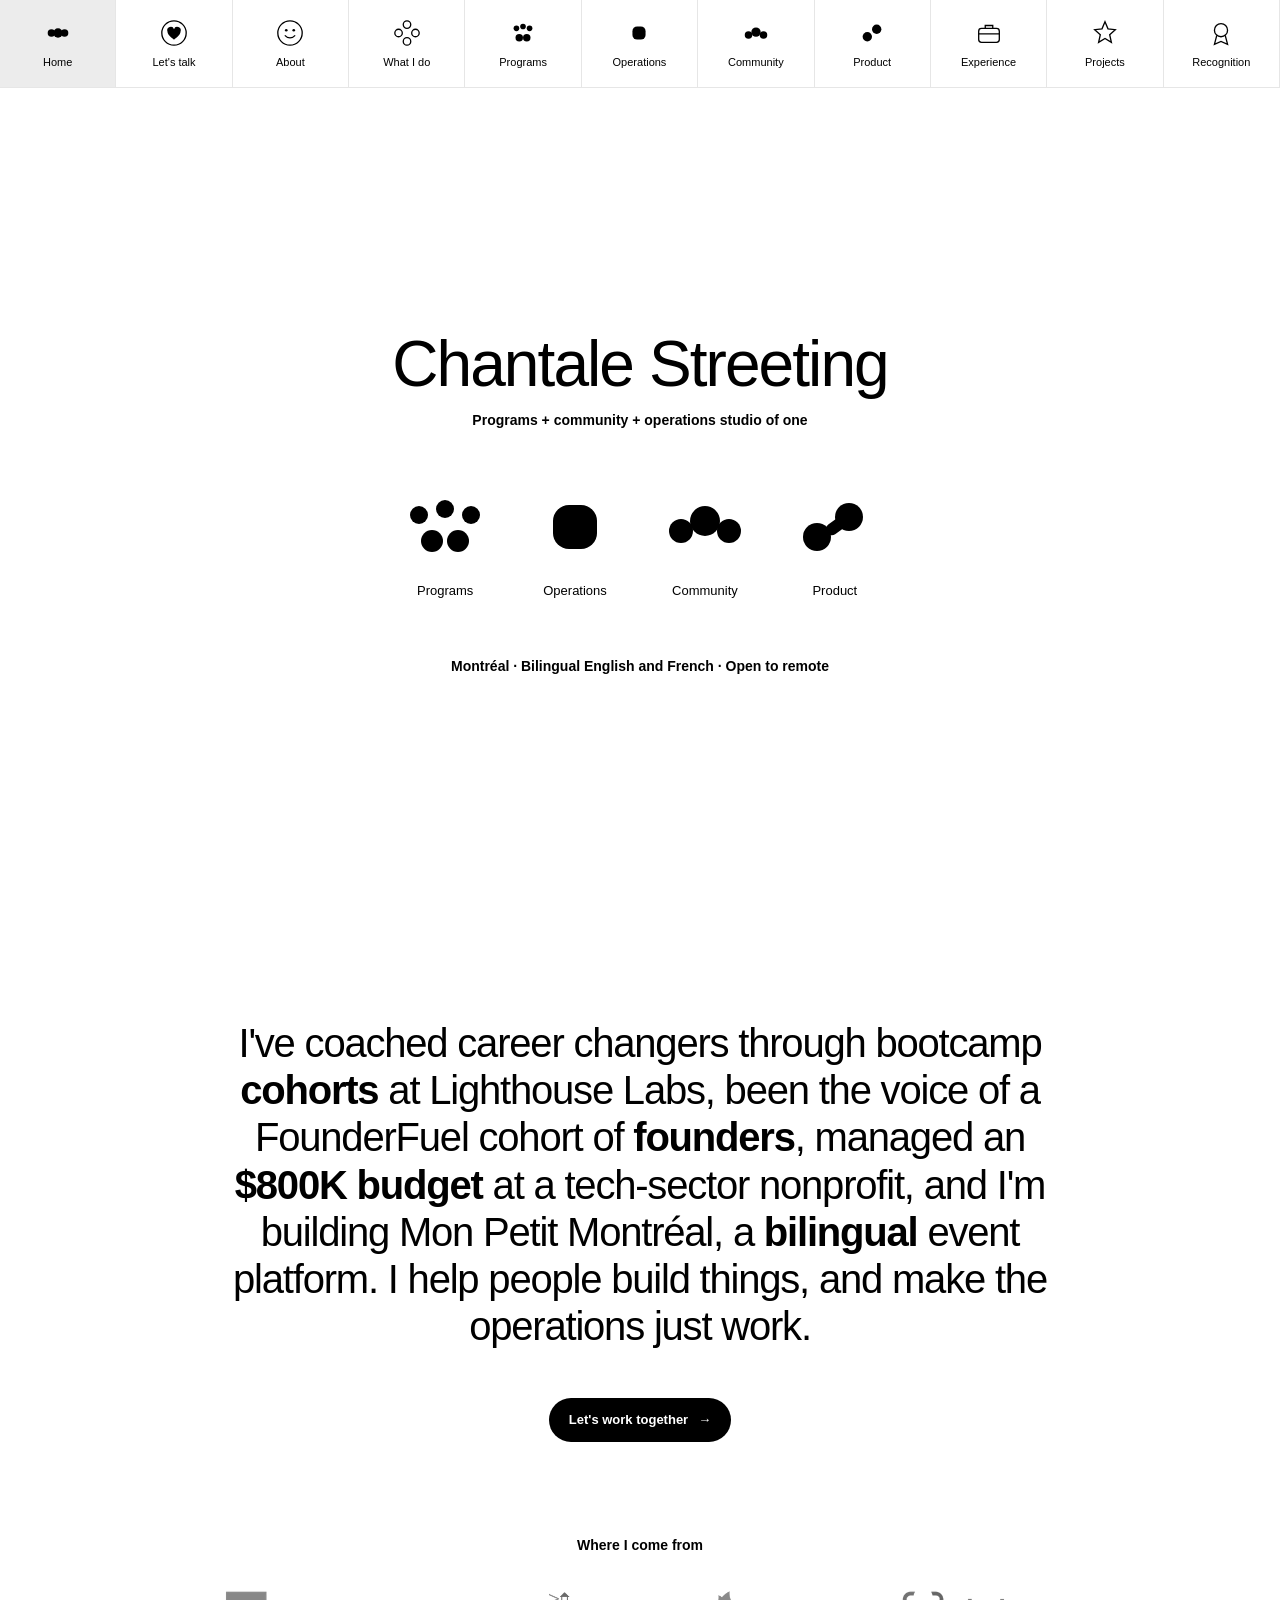
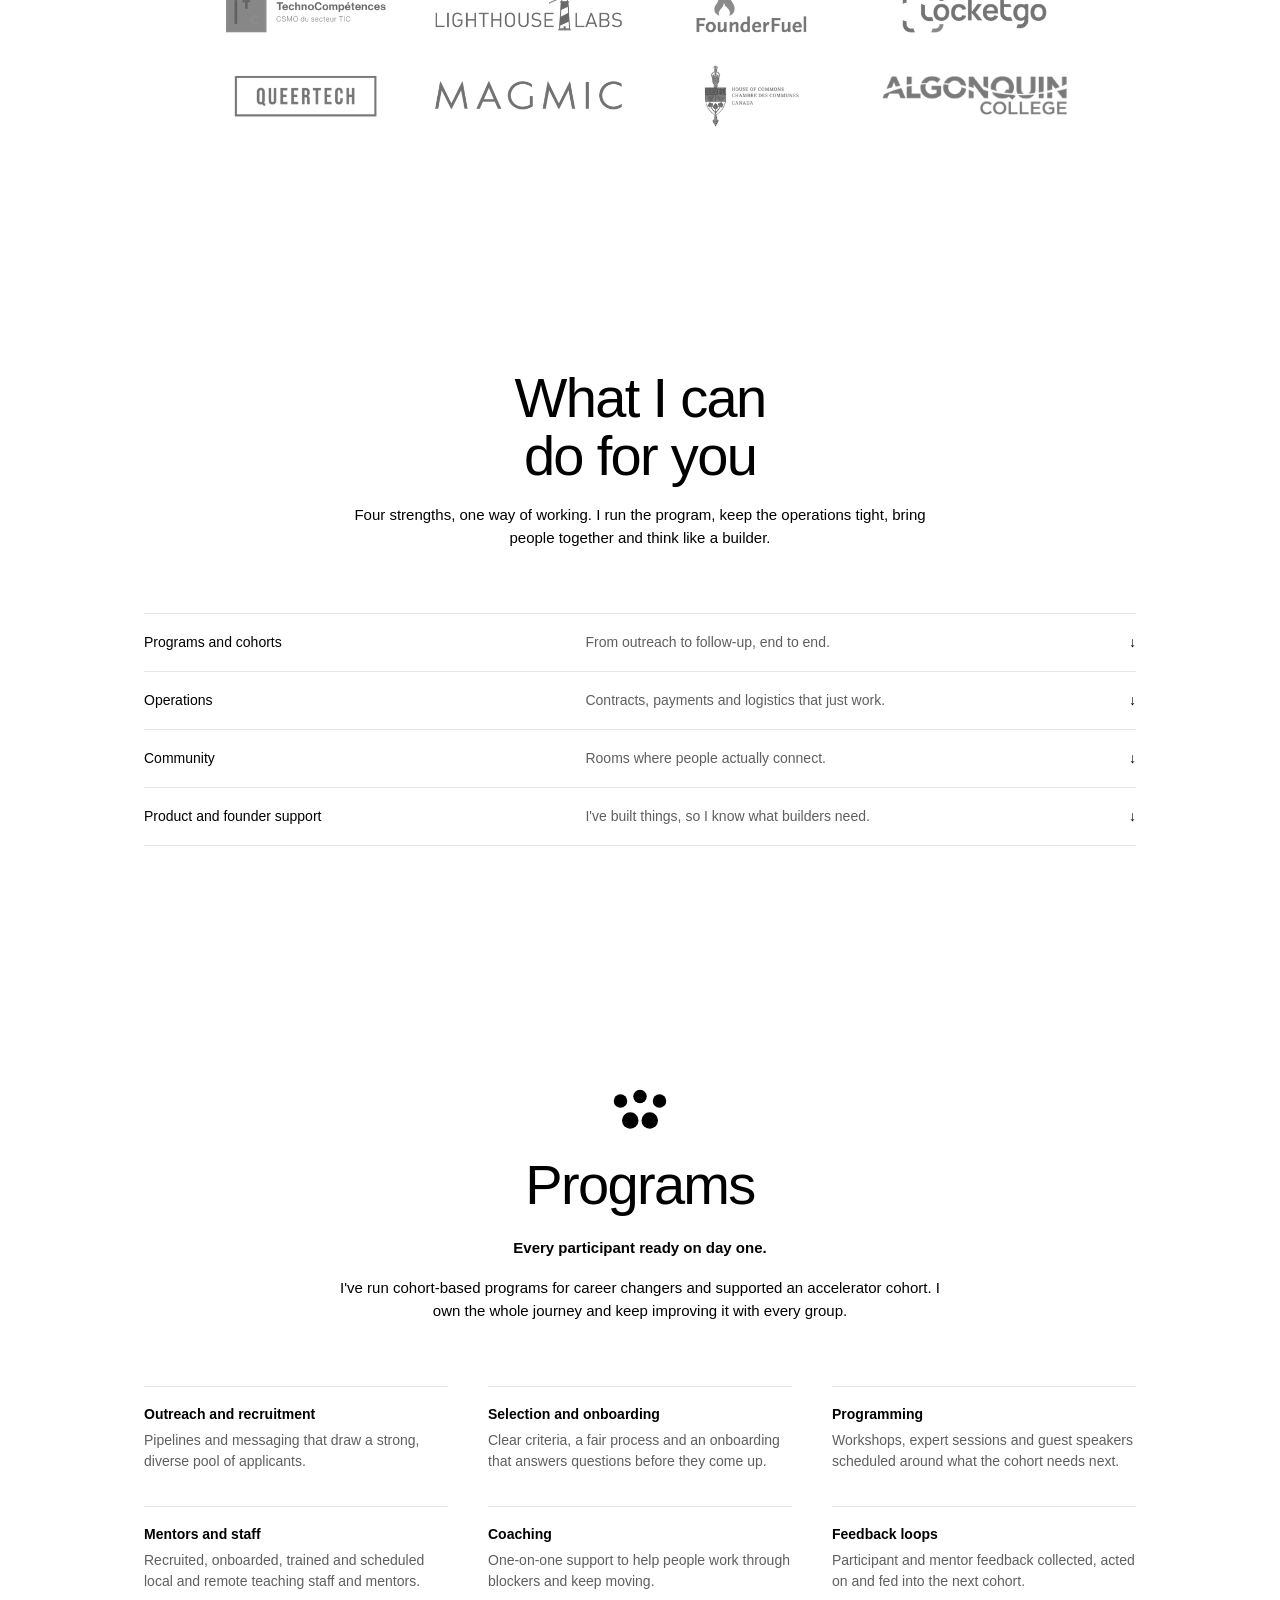
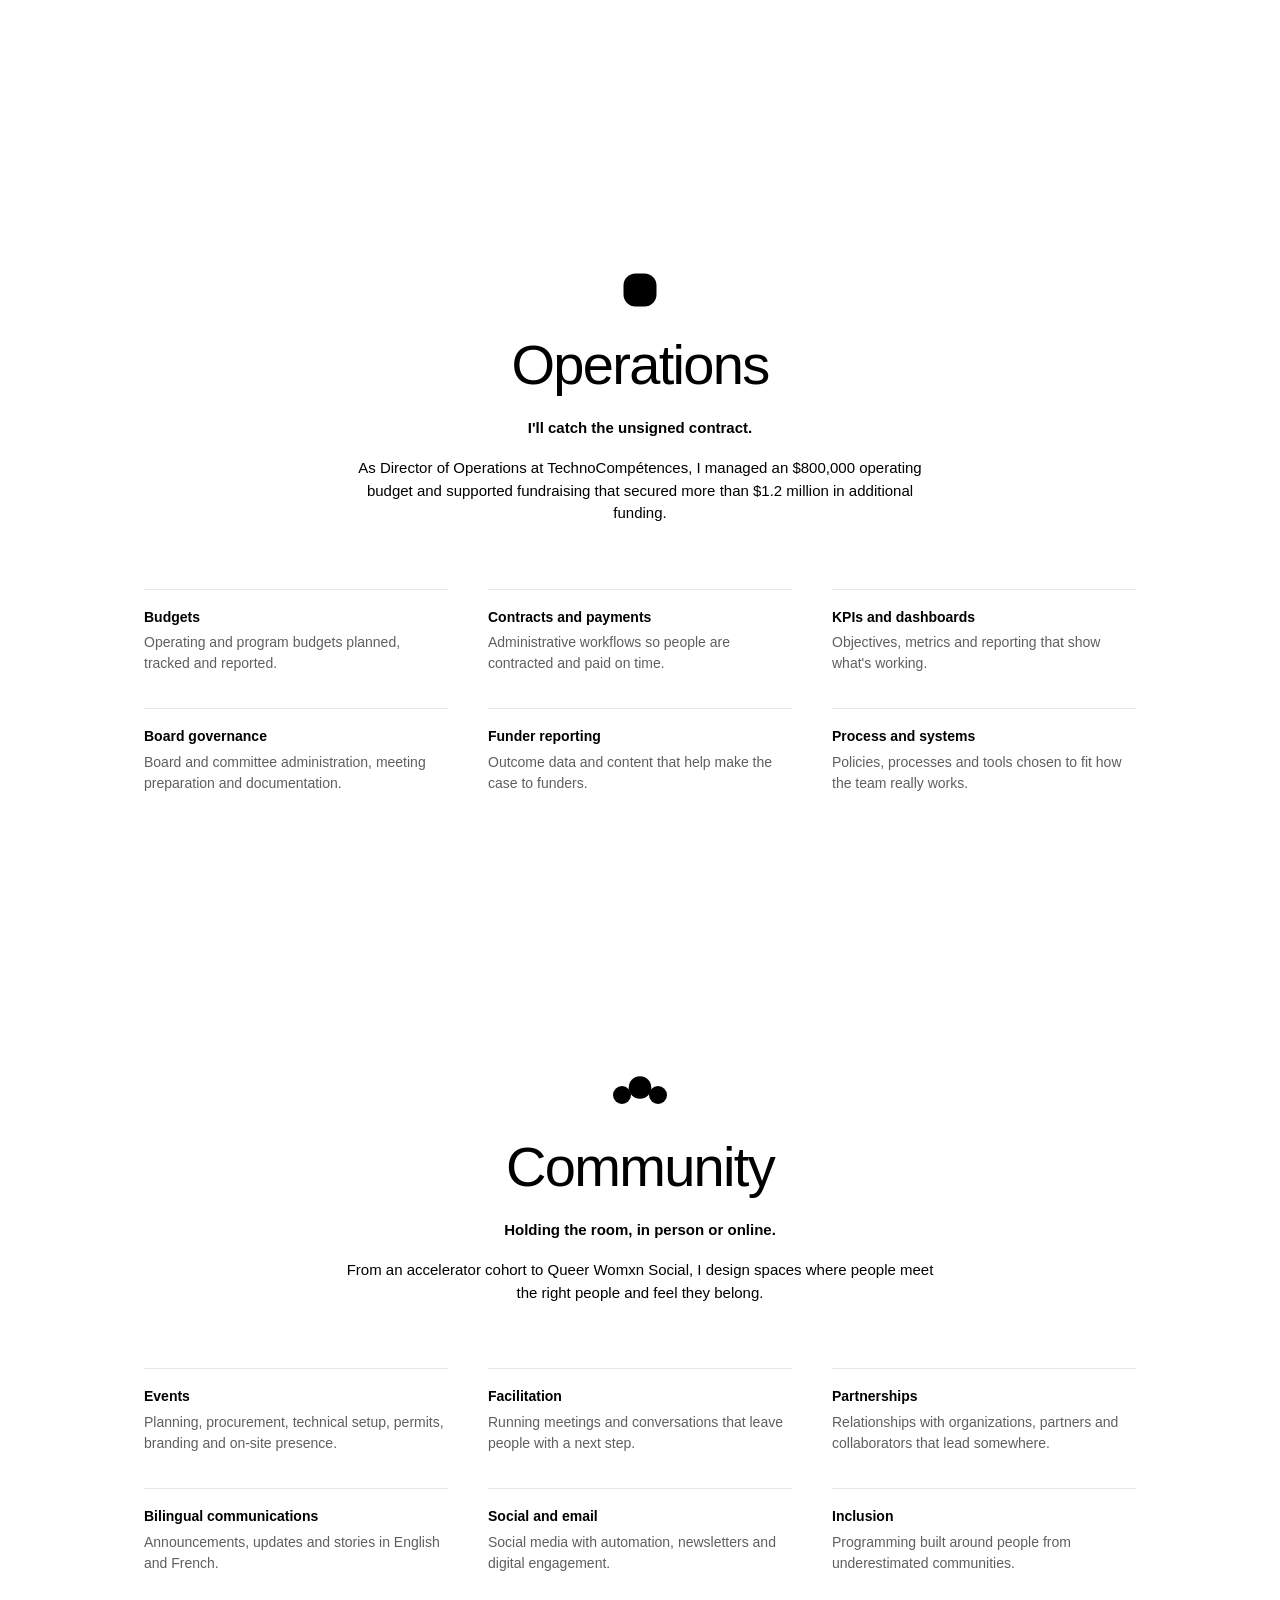
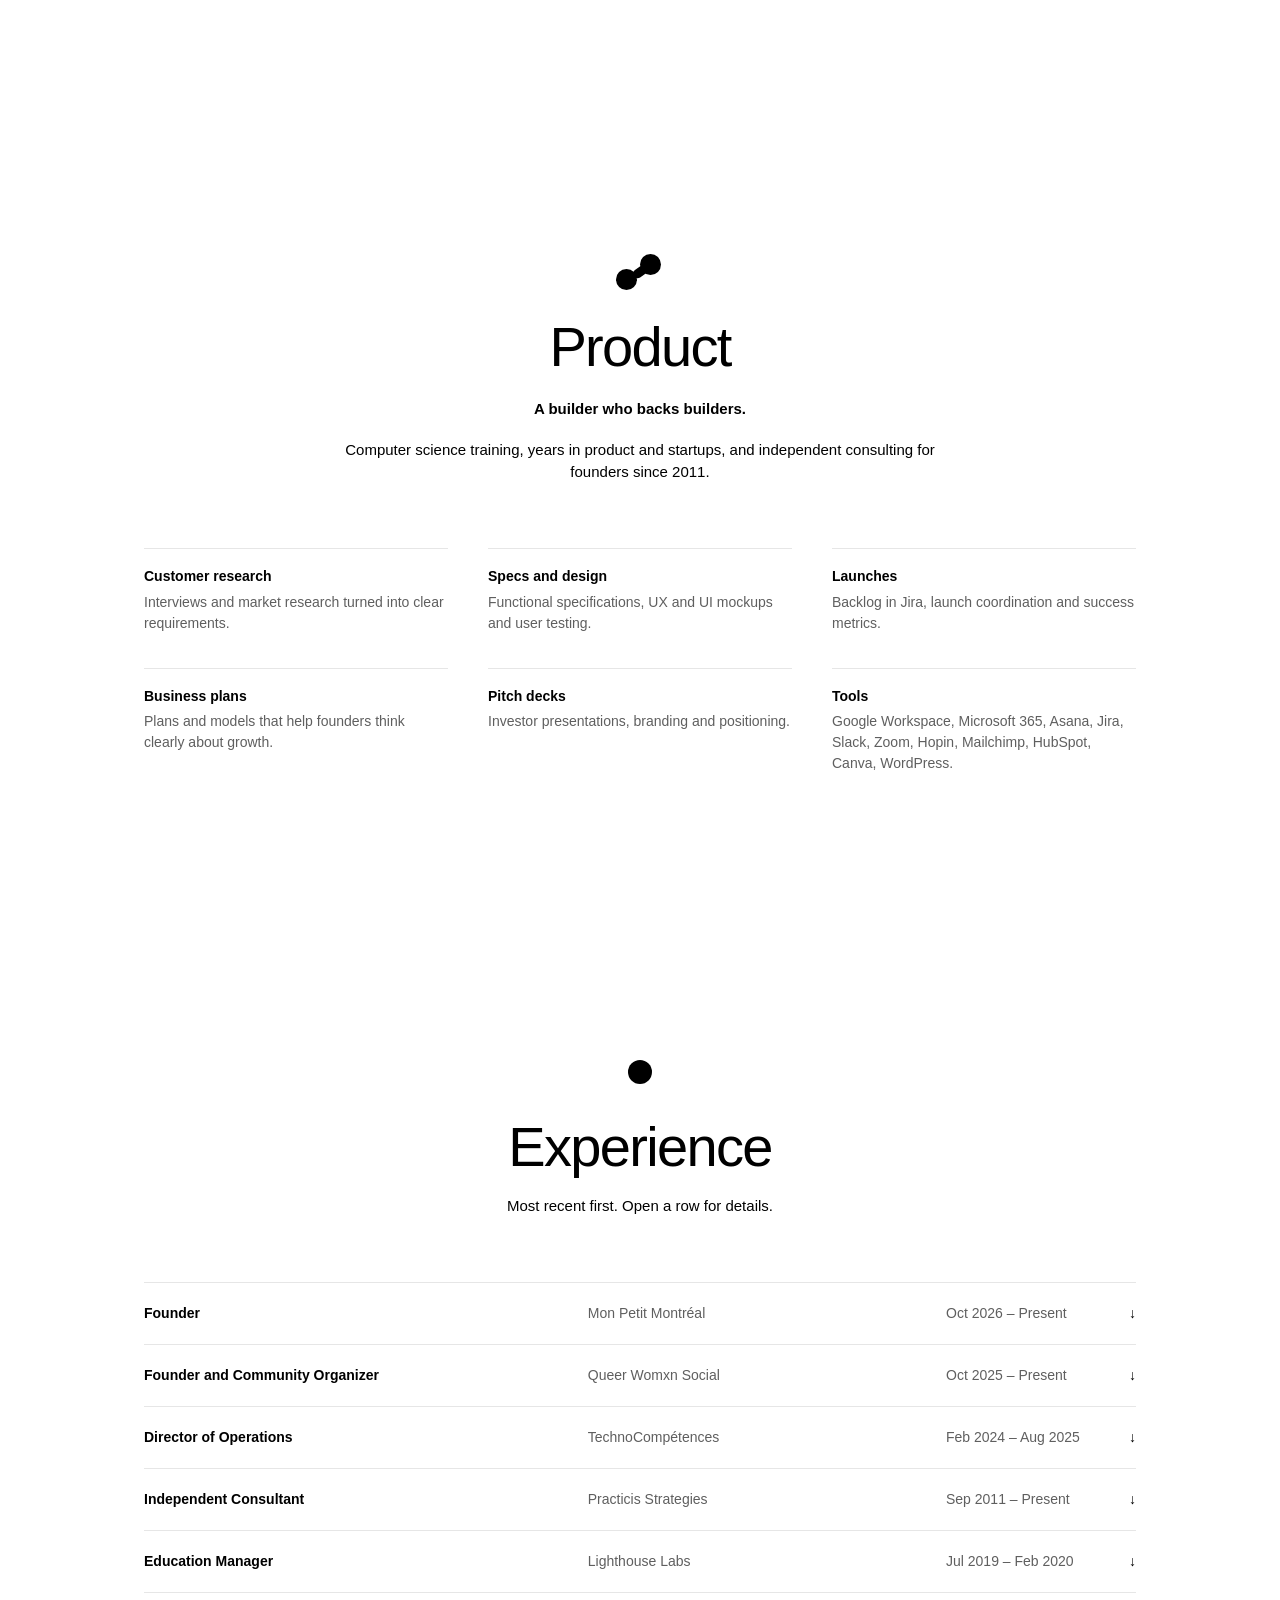
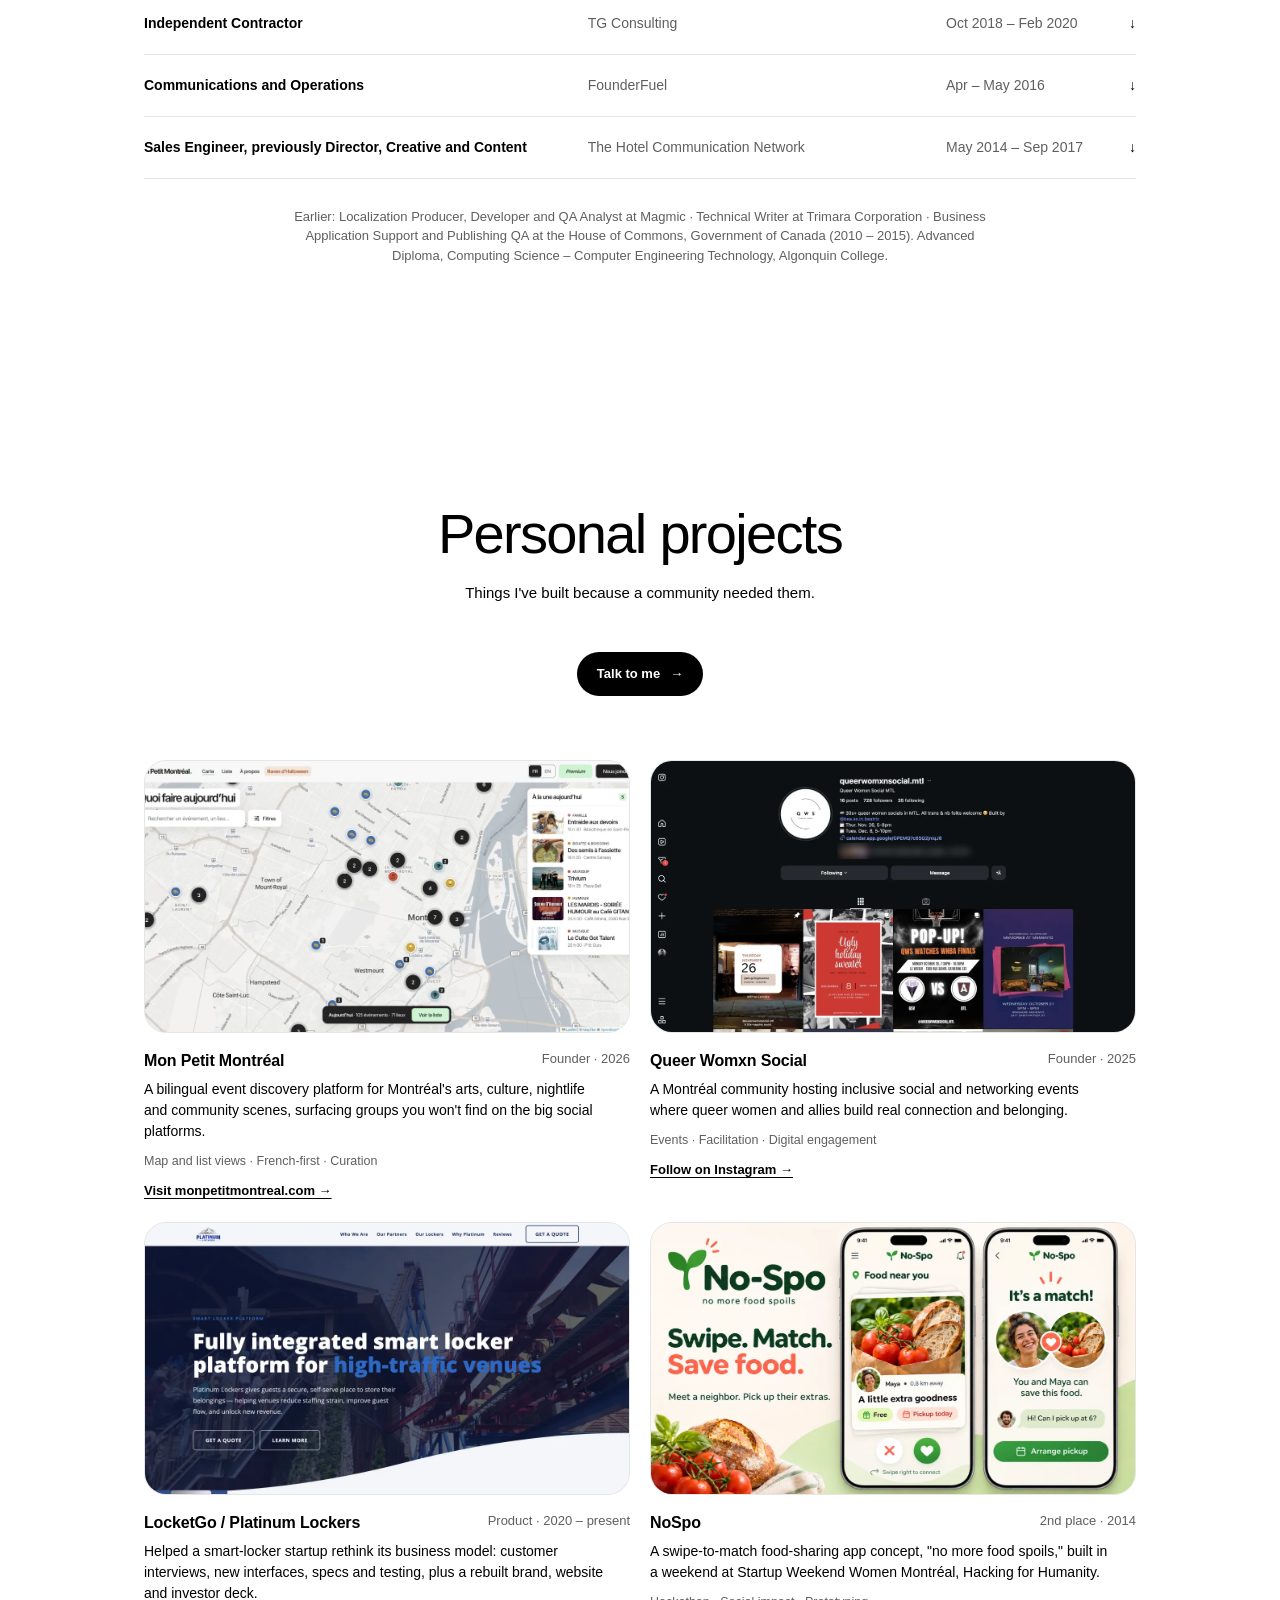
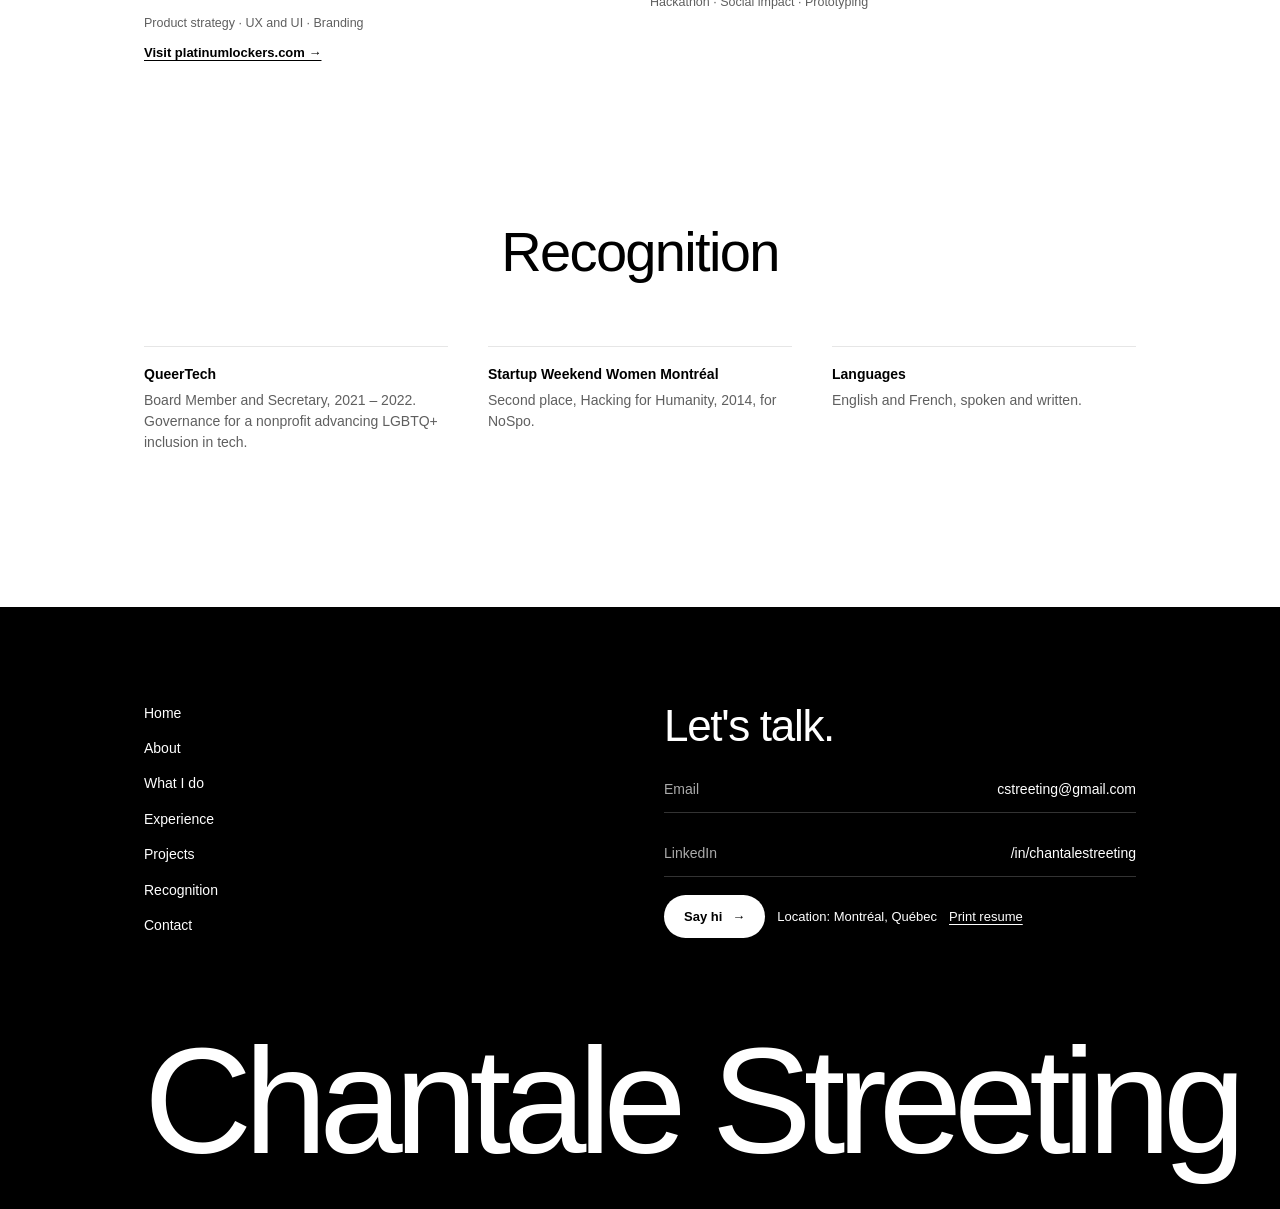
==== commit c6c0ae4c: "Replace 'Where I come from' text with linked logos Co-Authored-By: Claude Opus 5.5 <noreply@anthropi" ====
--- a/index.html
+++ b/index.html
@@ -62,10 +62,11 @@
 
 .logos{margin-top:96px}
 .logos h3{font-size:14px;font-weight:600;letter-spacing:0;margin-bottom:36px}
-.logo-row{display:grid;grid-template-columns:repeat(4,1fr);gap:36px 24px;align-items:center;max-width:820px;margin:0 auto}
-.logo-row span{font-size:17px;font-weight:600;letter-spacing:-.02em}
-.logo-row span:nth-child(2n){font-weight:400;font-style:italic}
-.logo-row span:nth-child(3n){text-transform:uppercase;letter-spacing:.06em;font-size:14px}
+.logo-row{display:grid;grid-template-columns:repeat(4,1fr);gap:28px 32px;align-items:center;max-width:860px;margin:0 auto}
+.logo-row a,.logo-row span{display:block}
+.logo-row img{width:auto;height:auto;max-height:46px;max-width:100%;display:block;margin:0 auto;filter:brightness(.55);transition:filter .2s}
+.logo-row a:hover img{filter:brightness(.15)}
+.logo-row img[alt^="House"]{max-height:66px}
 @media (max-width:640px){.logo-row{grid-template-columns:repeat(2,1fr)}}
 
 /* ---------- section heads ---------- */
@@ -224,8 +225,14 @@
       <div class="logos" id="background">
         <h3>Where I come from</h3>
         <div class="logo-row">
-          <span>TechnoCompétences</span><span>Lighthouse Labs</span><span>FounderFuel</span><span>LocketGo</span>
-          <span>QueerTech</span><span>Magmic</span><span>House of Commons</span><span>Algonquin College</span>
+          <a href="https://www.technocompetences.qc.ca/" target="_blank" rel="noopener" title="TechnoCompétences"><img src="images/logos/technocompetences.webp" width="273" height="76" loading="lazy" alt="TechnoCompétences"></a>
+          <a href="https://ca.linkedin.com/school/lighthouse-labs/" target="_blank" rel="noopener" title="Lighthouse Labs"><img src="images/logos/lighthouse-labs.webp" width="363" height="83" loading="lazy" alt="Lighthouse Labs"></a>
+          <a href="https://www.founderfuel.com/" target="_blank" rel="noopener" title="FounderFuel"><img src="images/logos/founderfuel.webp" width="207" height="83" loading="lazy" alt="FounderFuel"></a>
+          <a href="https://www.platinumlockers.com/" target="_blank" rel="noopener" title="LocketGo"><img src="images/logos/locketgo.webp" width="252" height="78" loading="lazy" alt="LocketGo"></a>
+          <a href="https://www.queertech.org/" target="_blank" rel="noopener" title="QueerTech"><img src="images/logos/queertech.webp" width="252" height="79" loading="lazy" alt="QueerTech"></a>
+          <a href="https://www.magmic.com/" target="_blank" rel="noopener" title="Magmic"><img src="images/logos/magmic.webp" width="362" height="63" loading="lazy" alt="Magmic"></a>
+          <a href="https://www.ourcommons.ca/" target="_blank" rel="noopener" title="House of Commons of Canada"><img src="images/logos/house-of-commons.webp" width="159" height="106" loading="lazy" alt="House of Commons of Canada"></a>
+          <a href="https://www.algonquincollege.com/" target="_blank" rel="noopener" title="Algonquin College"><img src="images/logos/algonquin-college.webp" width="252" height="60" loading="lazy" alt="Algonquin College"></a>
         </div>
       </div>
     </div>
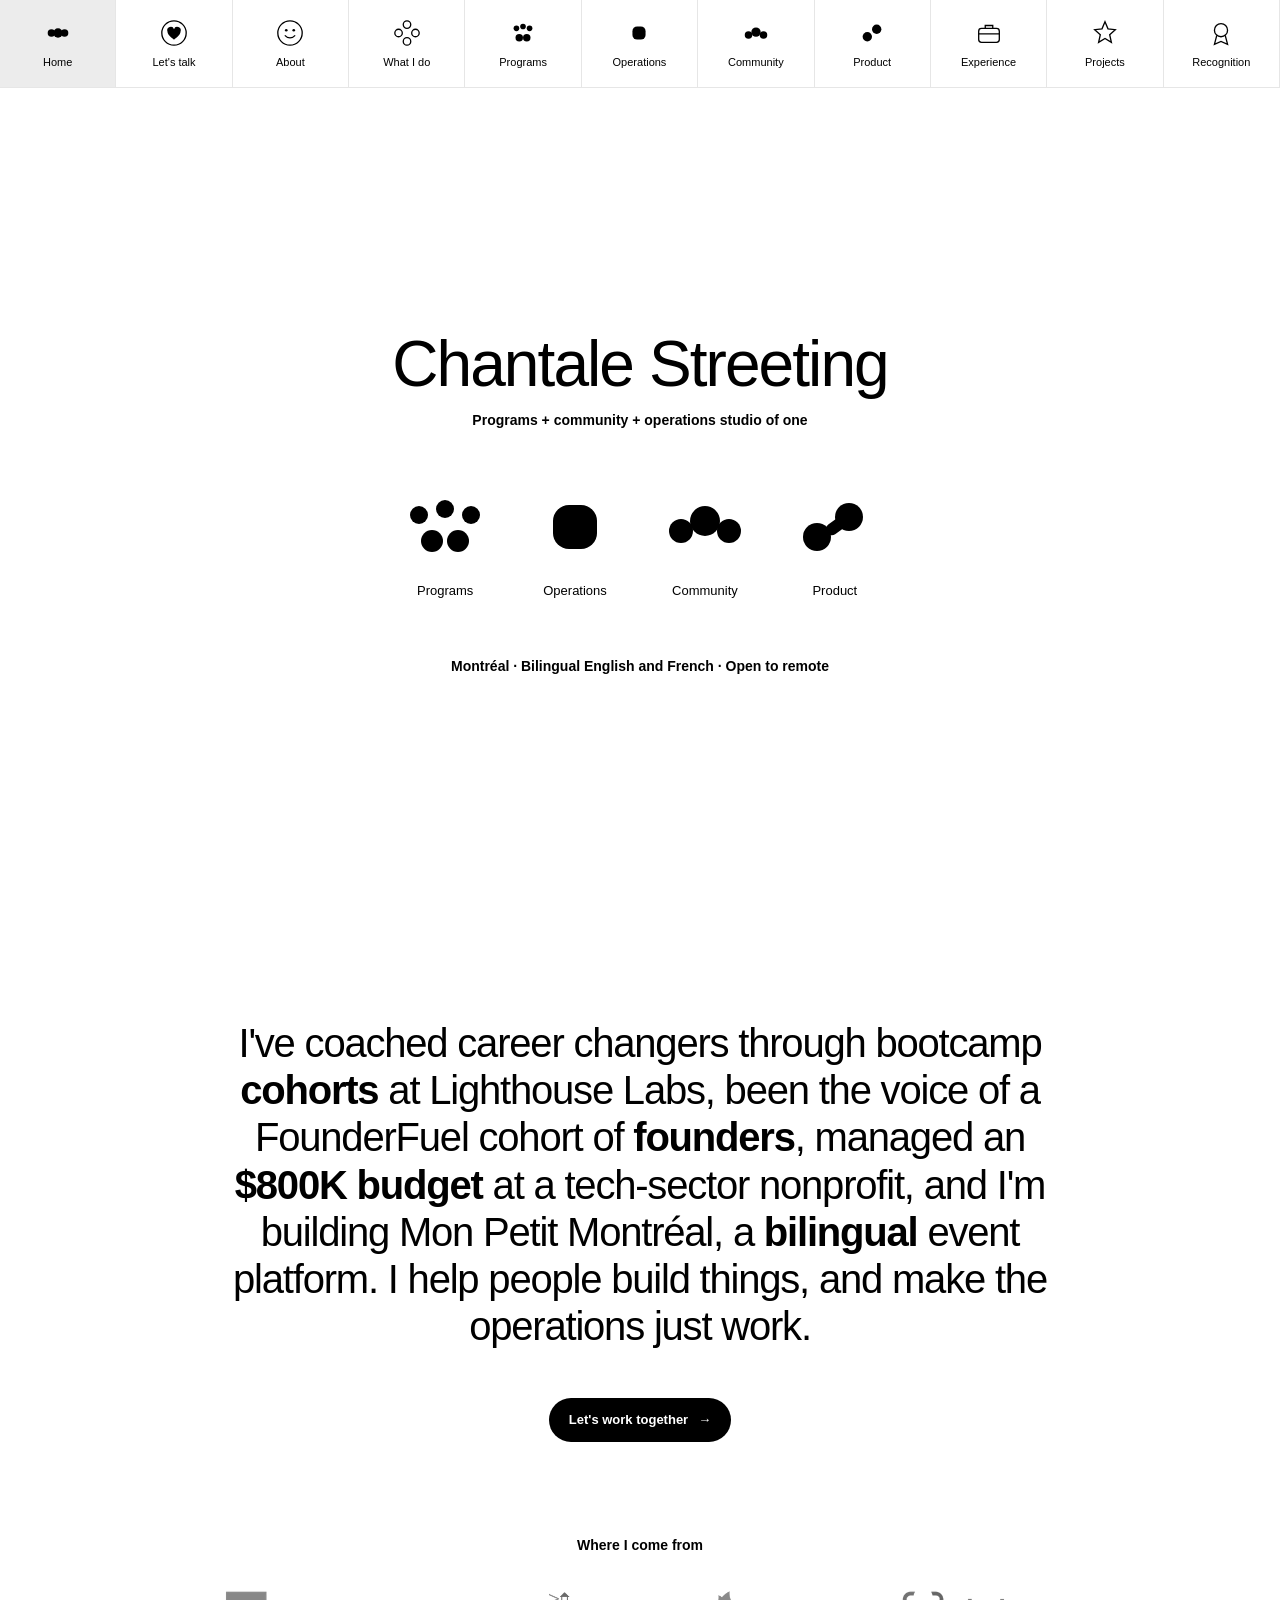
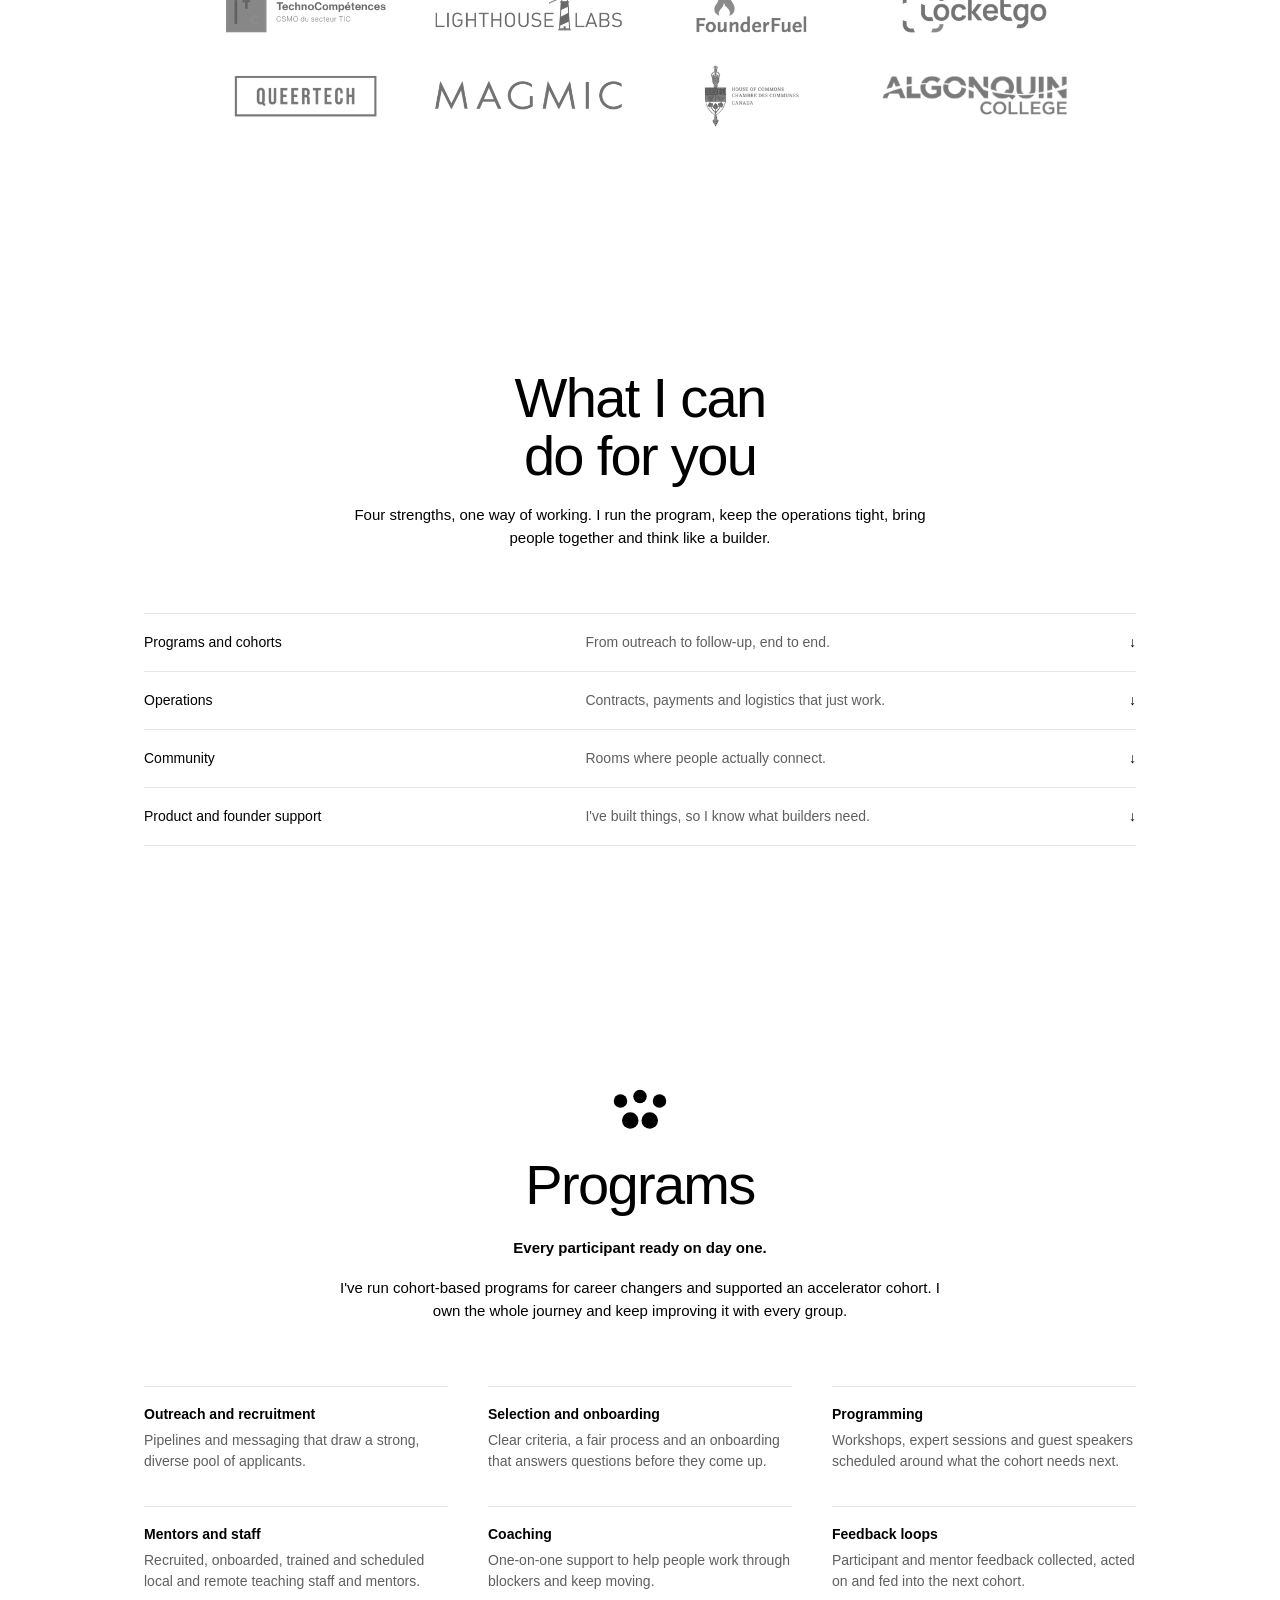
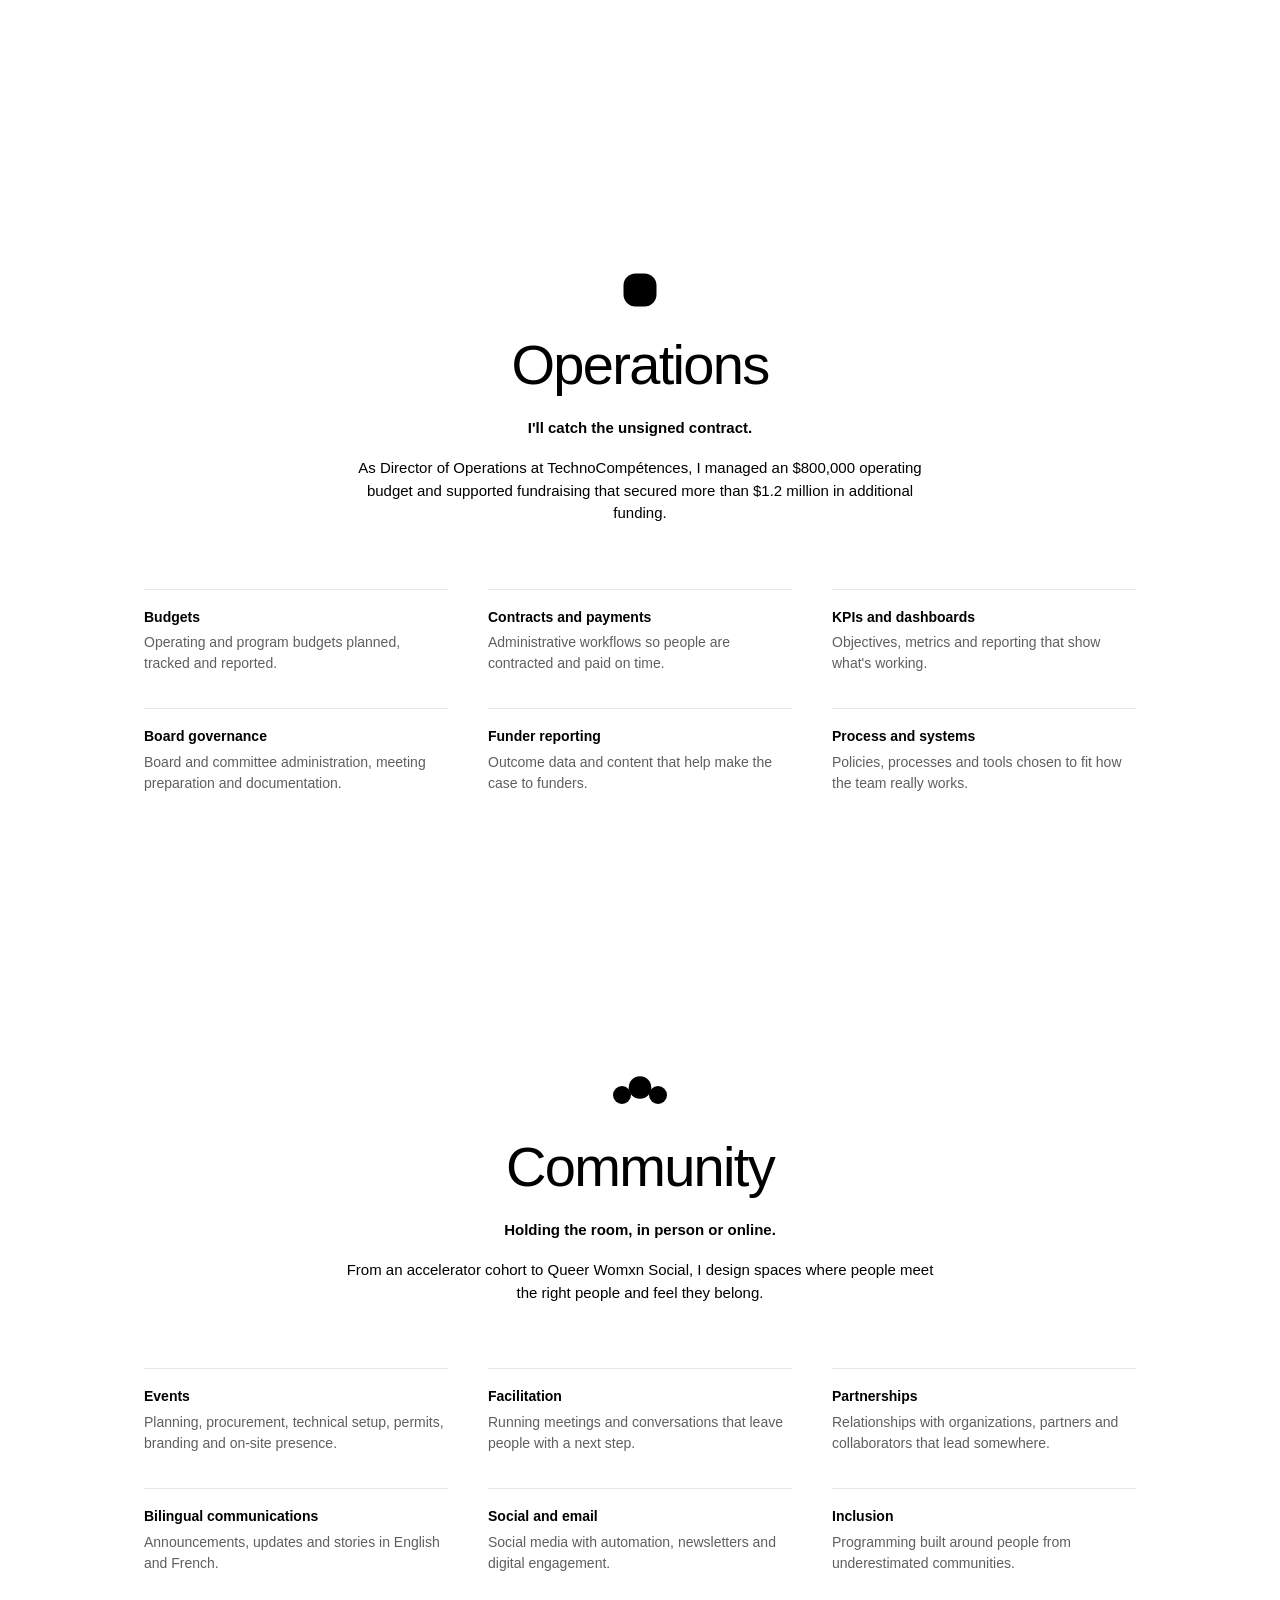
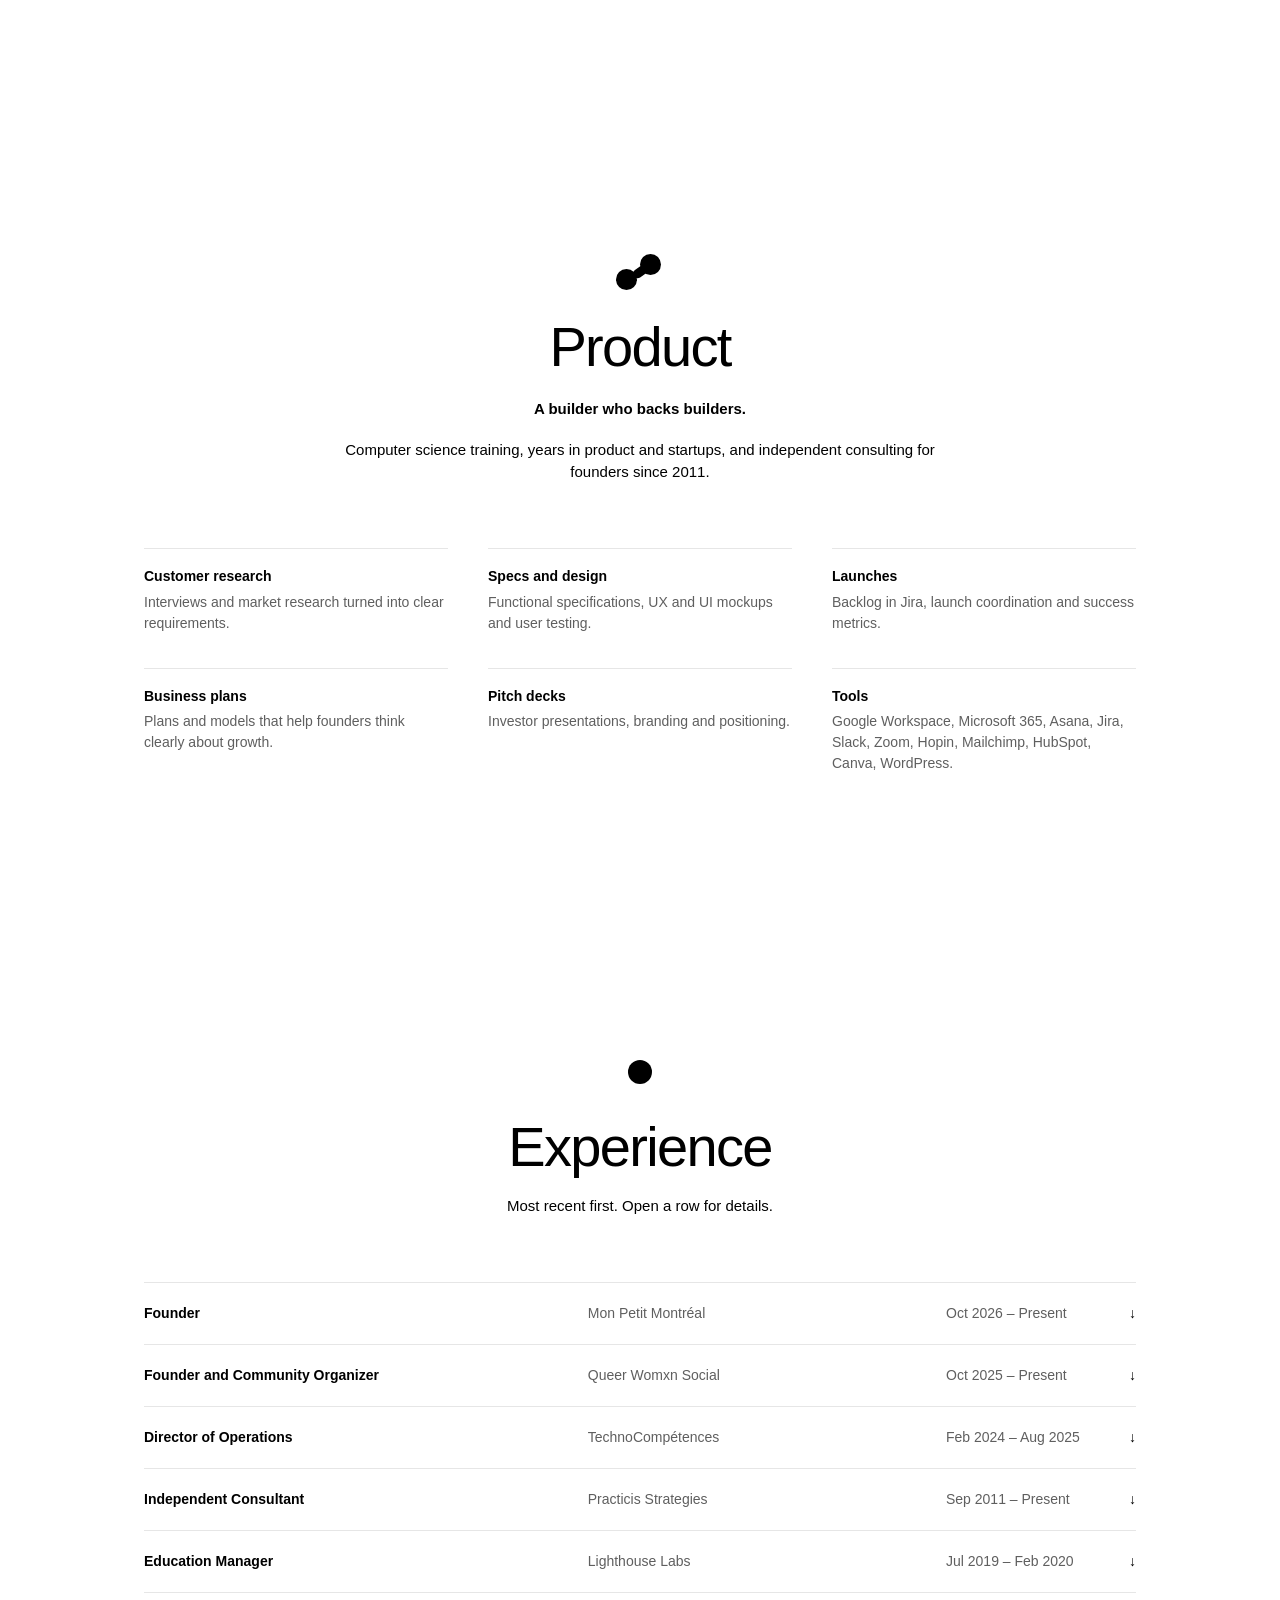
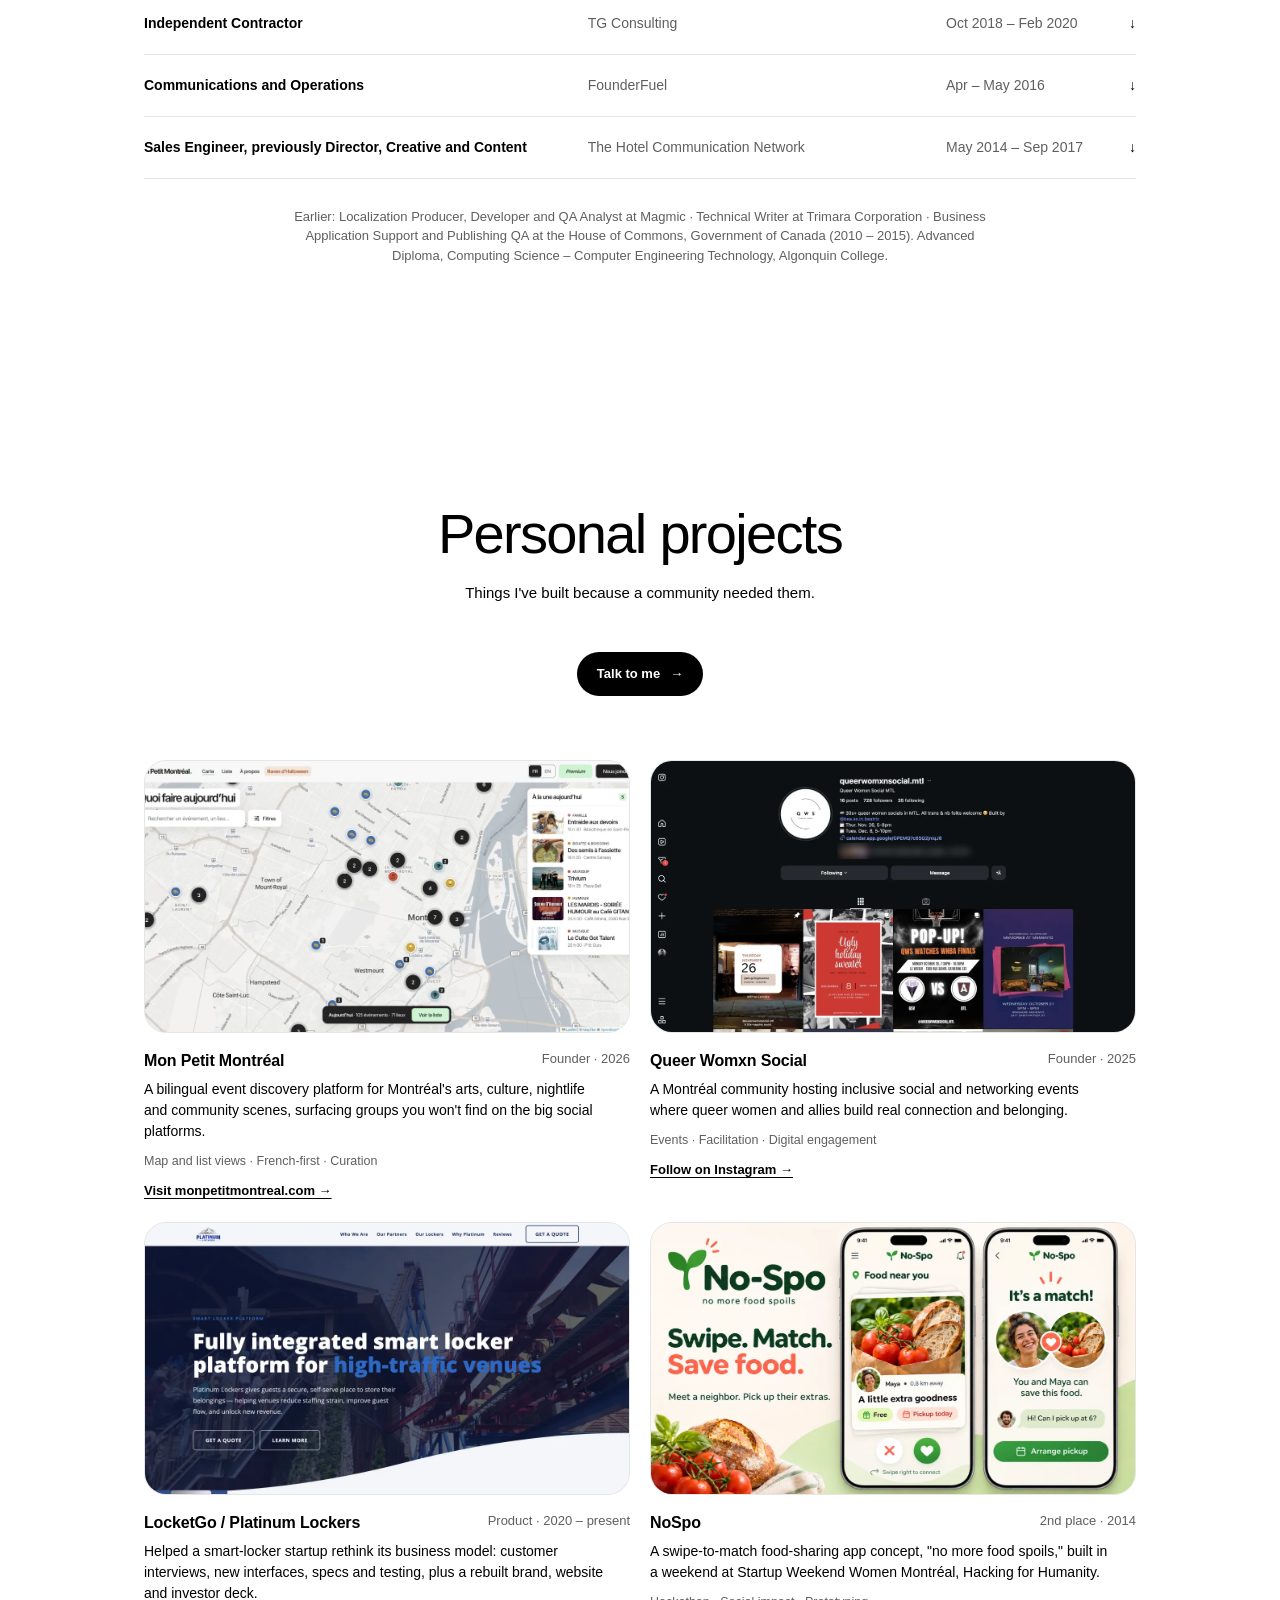
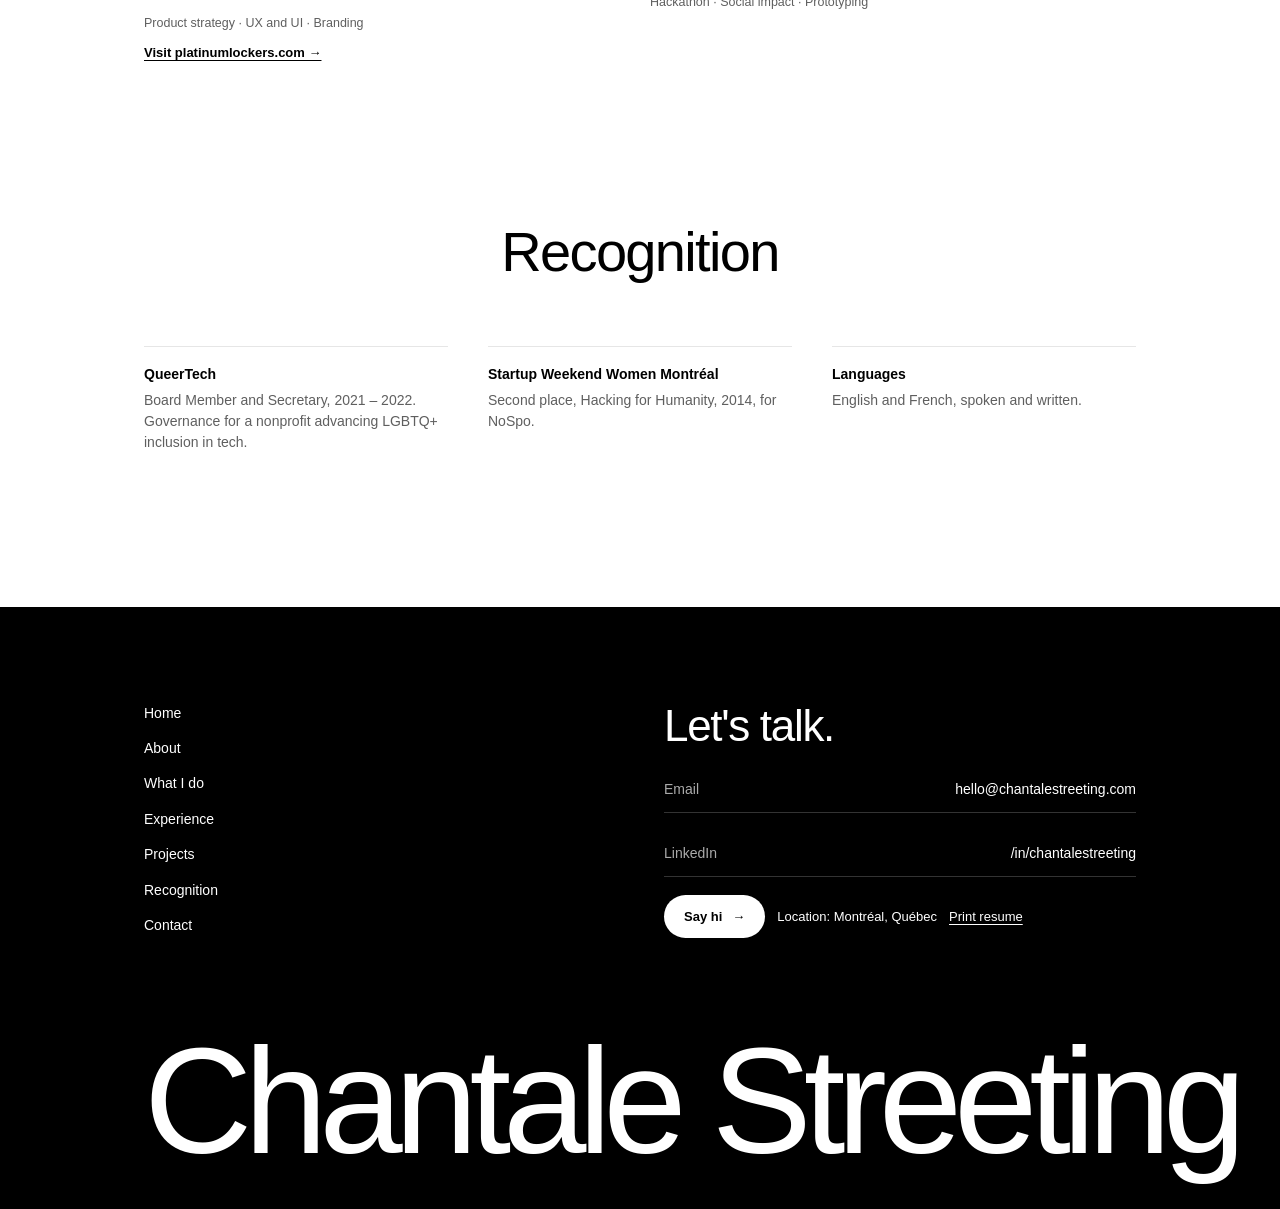
==== commit 729bfd79: "Use hello@chantalestreeting.com as contact email Co-Authored-By: Claude Opus 5.5 <noreply@anthropic." ====
--- a/index.html
+++ b/index.html
@@ -415,10 +415,10 @@
       </ul>
       <div class="fcontact">
         <h2>Let's talk.</h2>
-        <a class="line" href="mailto:cstreeting@gmail.com"><span>Email</span><b>cstreeting@gmail.com</b></a>
+        <a class="line" href="mailto:hello@chantalestreeting.com"><span>Email</span><b>hello@chantalestreeting.com</b></a>
         <a class="line" href="https://www.linkedin.com/in/chantalestreeting" target="_blank" rel="noopener"><span>LinkedIn</span><b>/in/chantalestreeting</b></a>
         <div class="fbtns">
-          <a class="btn light" href="mailto:cstreeting@gmail.com">Say hi <span aria-hidden="true">→</span></a>
+          <a class="btn light" href="mailto:hello@chantalestreeting.com">Say hi <span aria-hidden="true">→</span></a>
           <span>Location: Montréal, Québec</span>
           <a class="u" href="#" onclick="window.print();return false;">Print resume</a>
         </div>
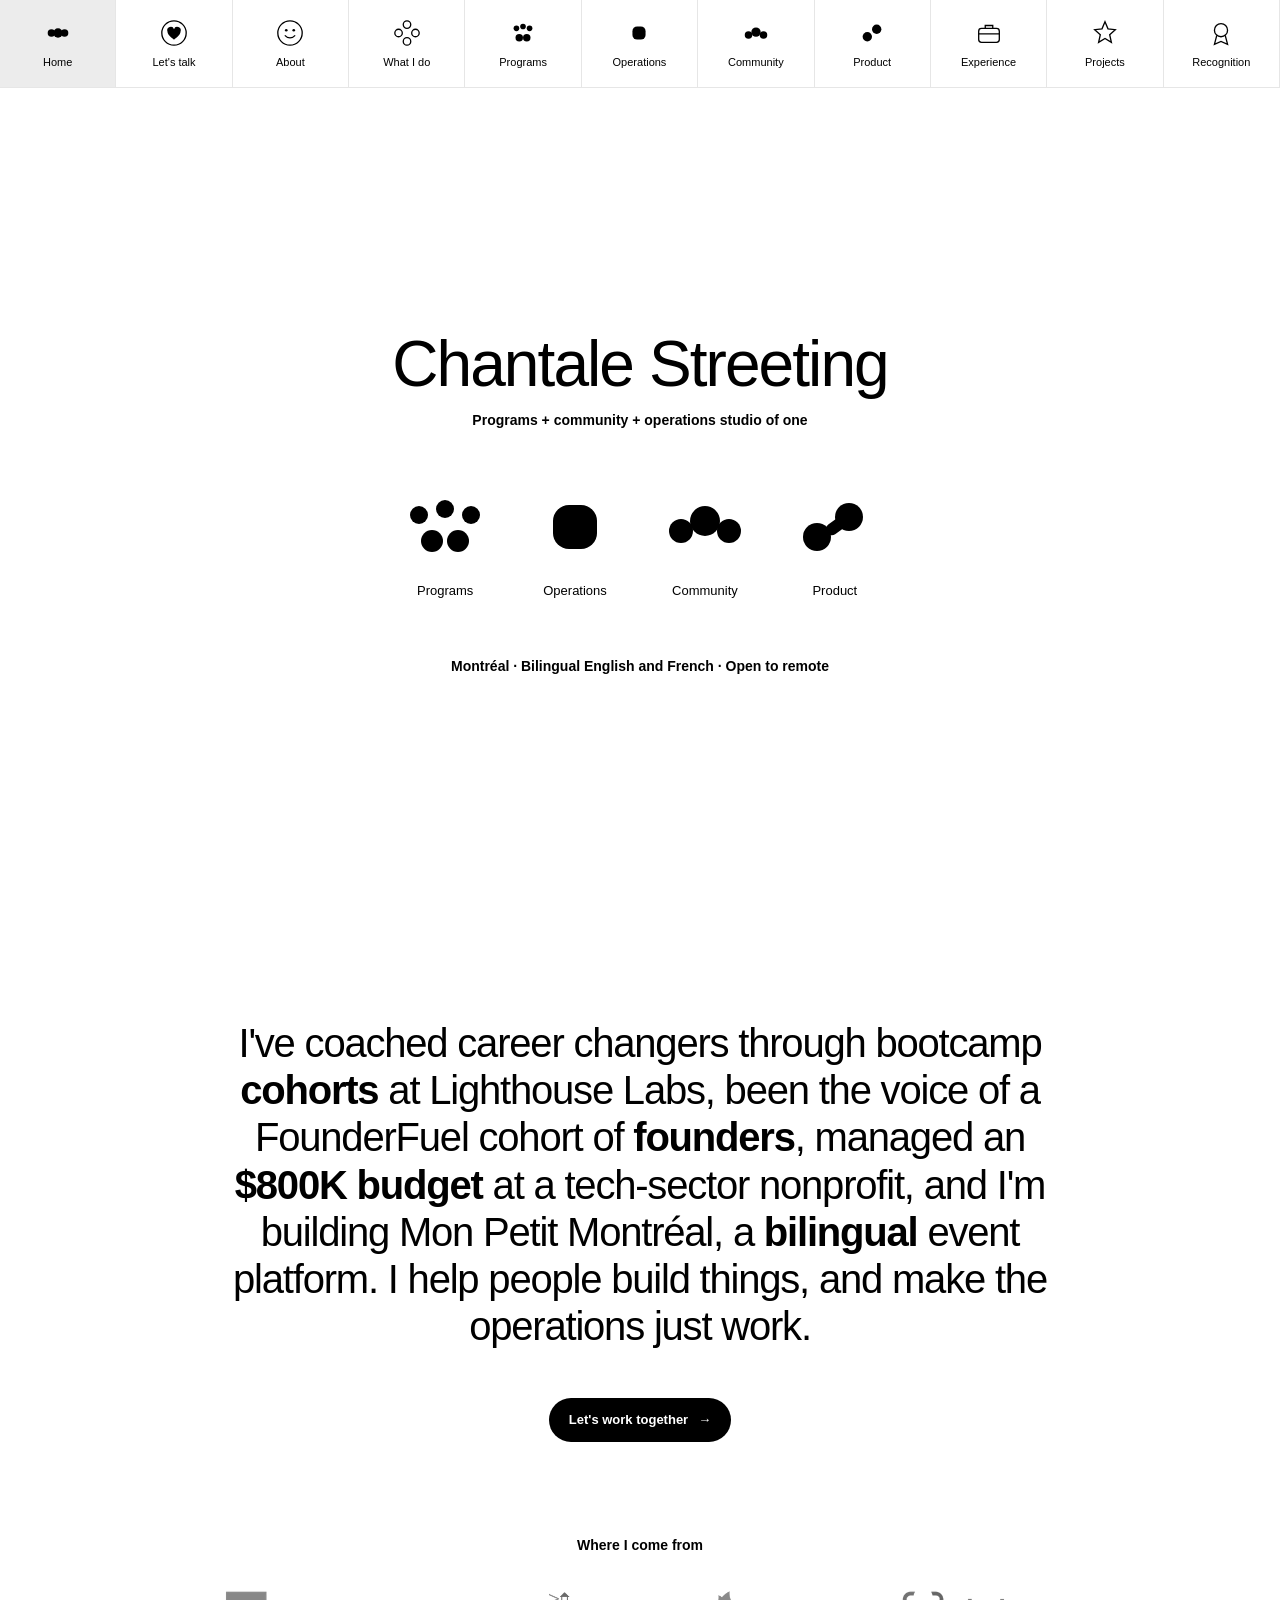
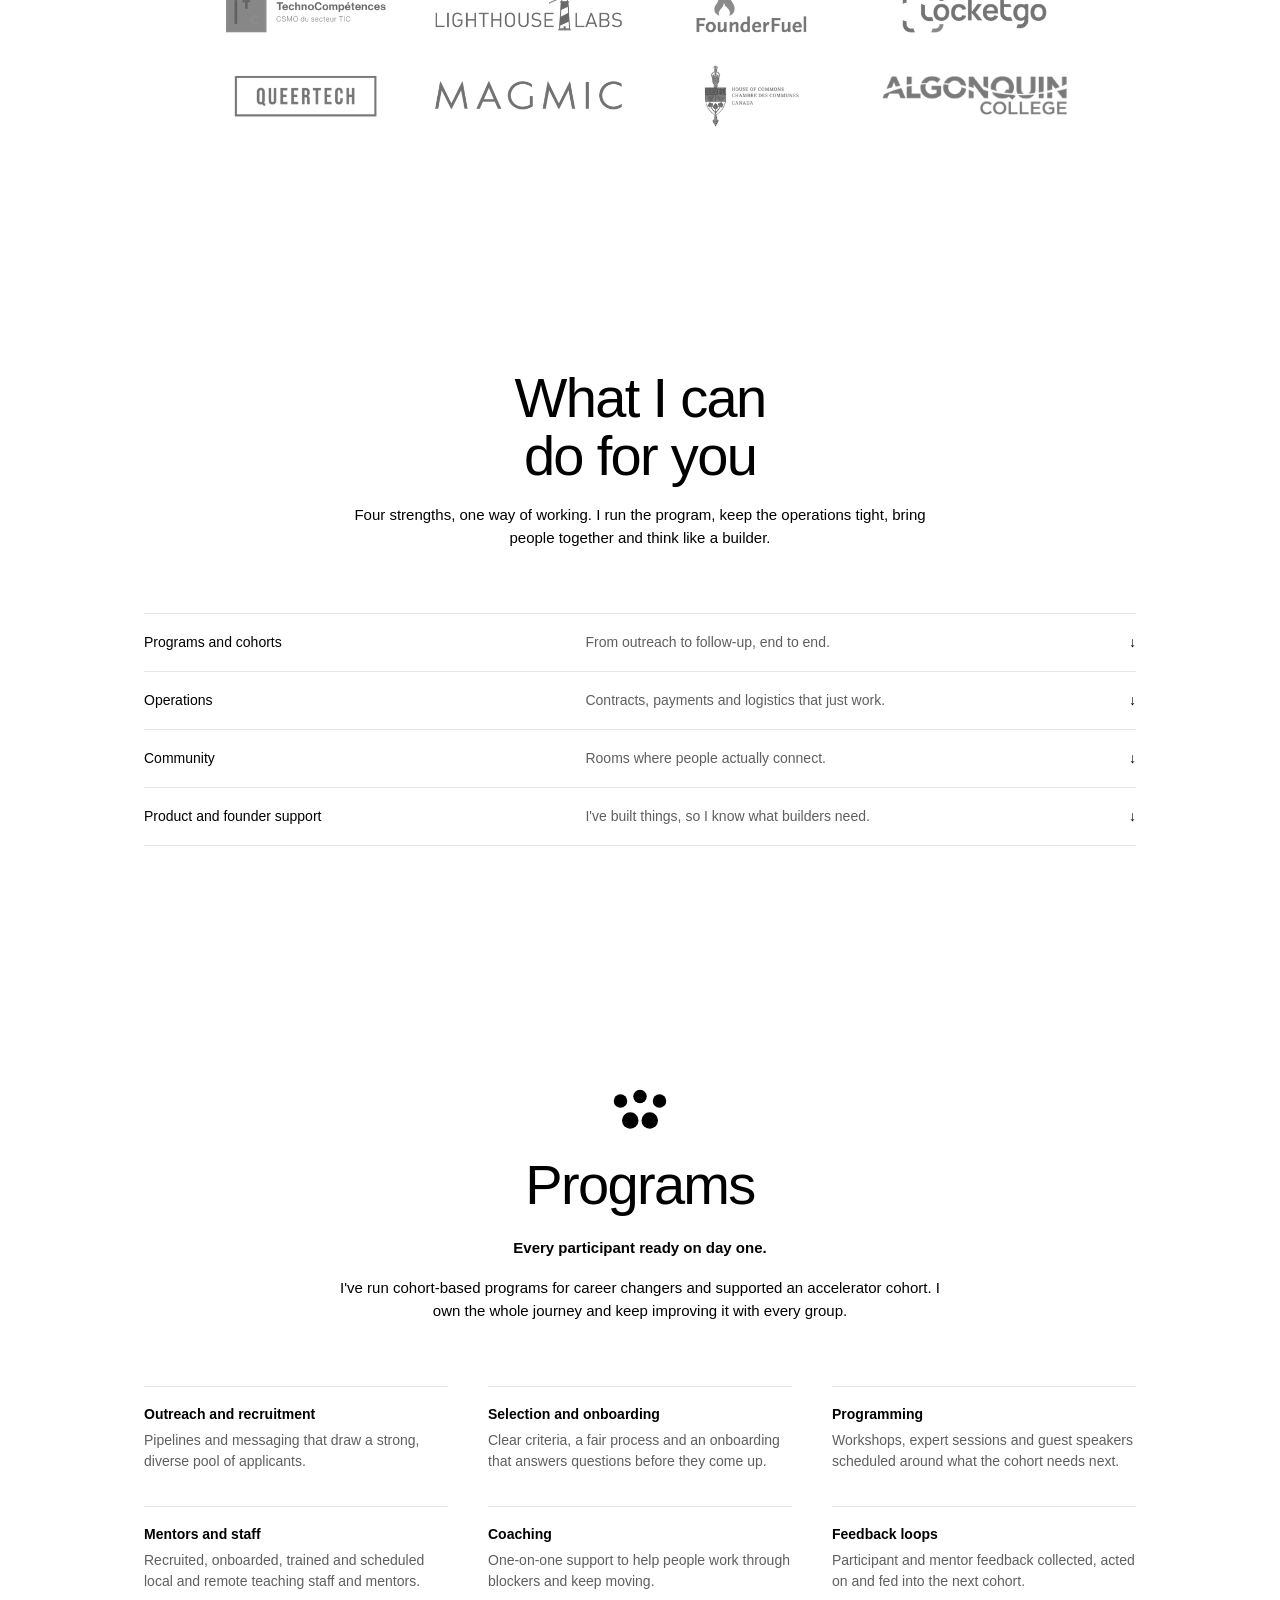
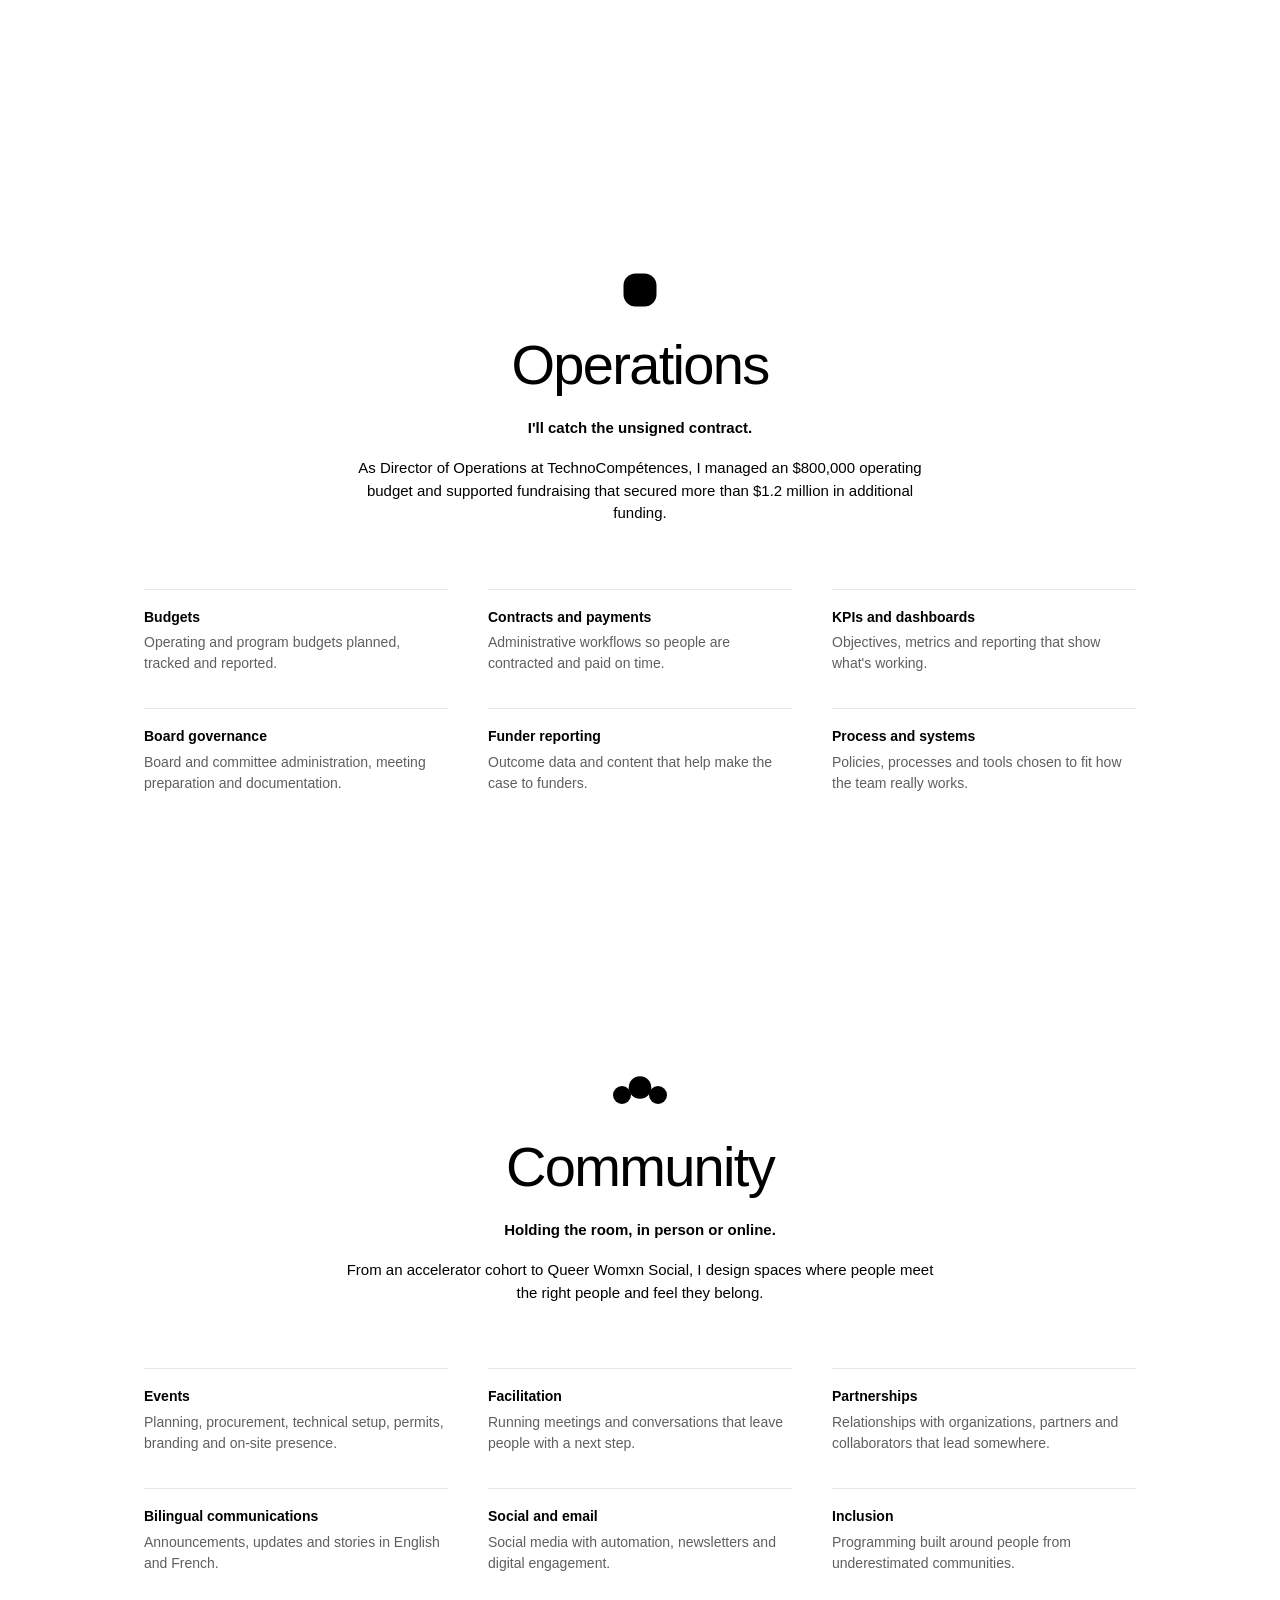
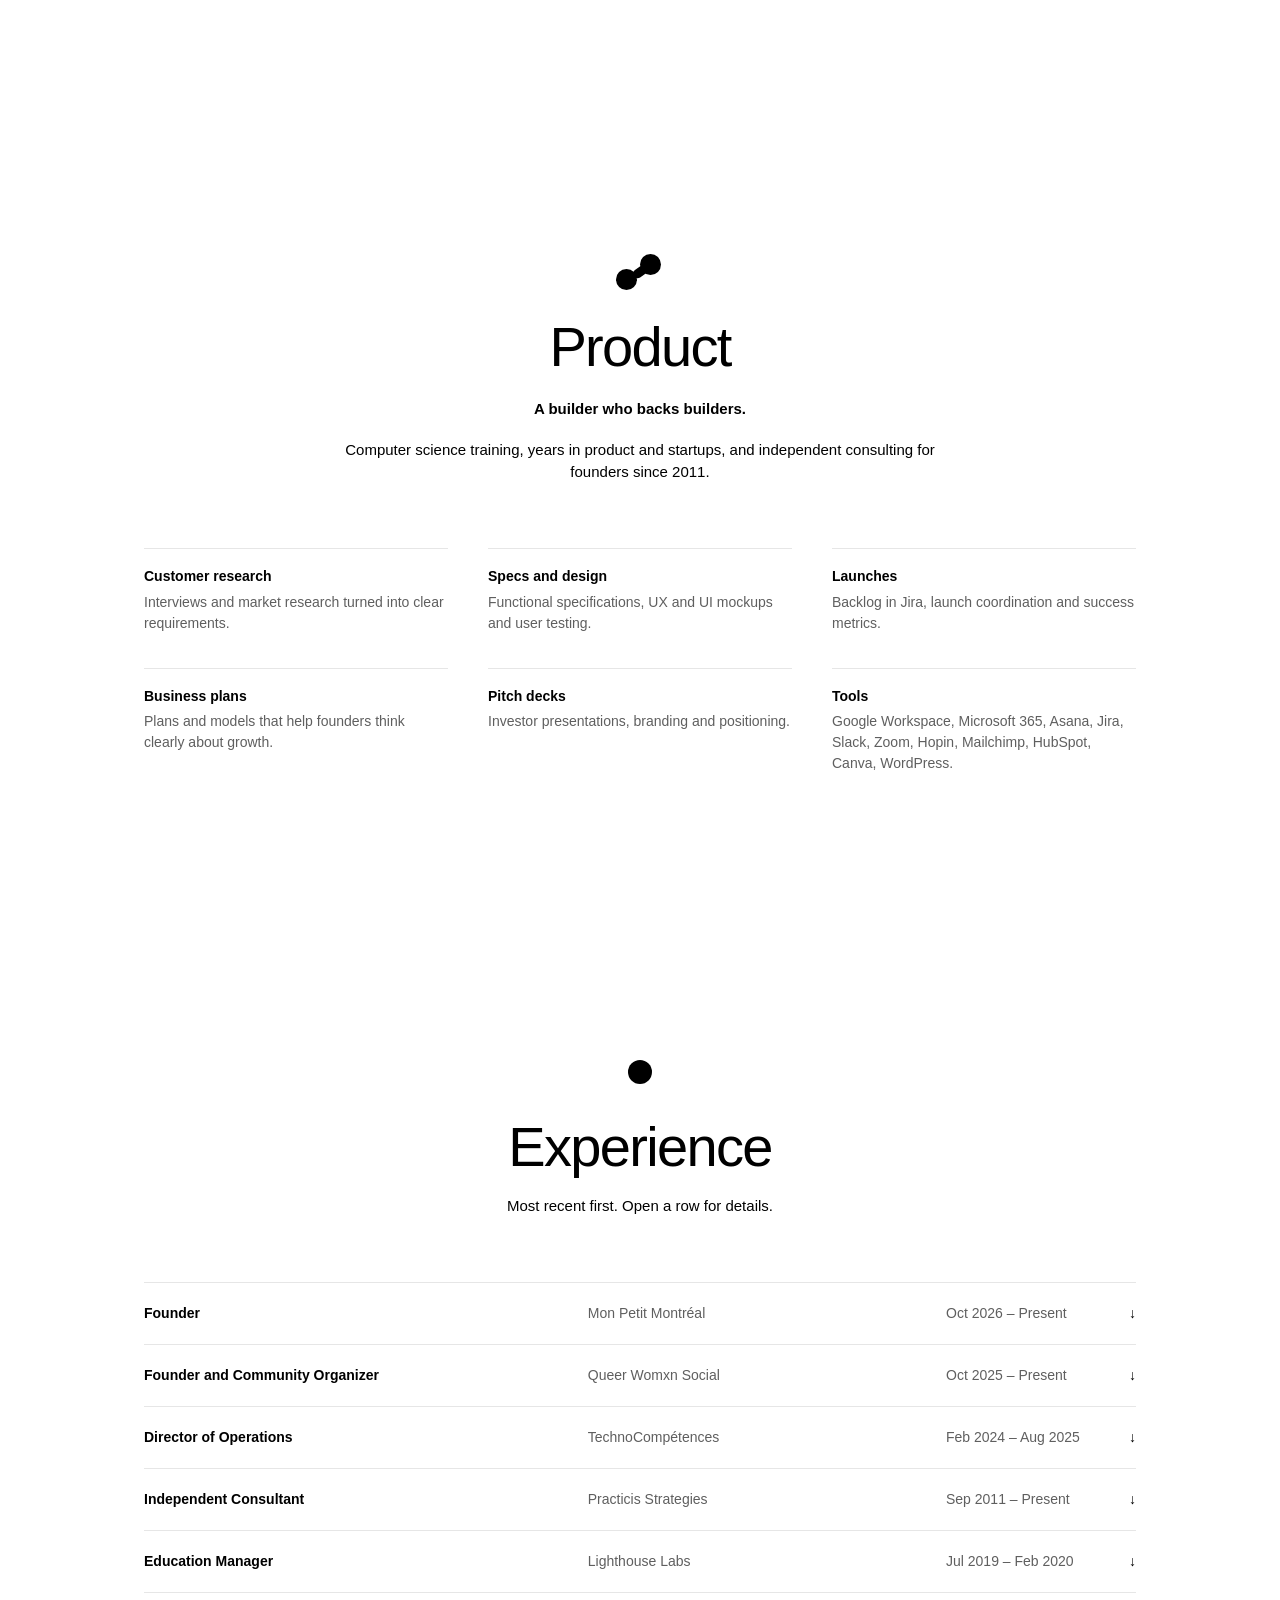
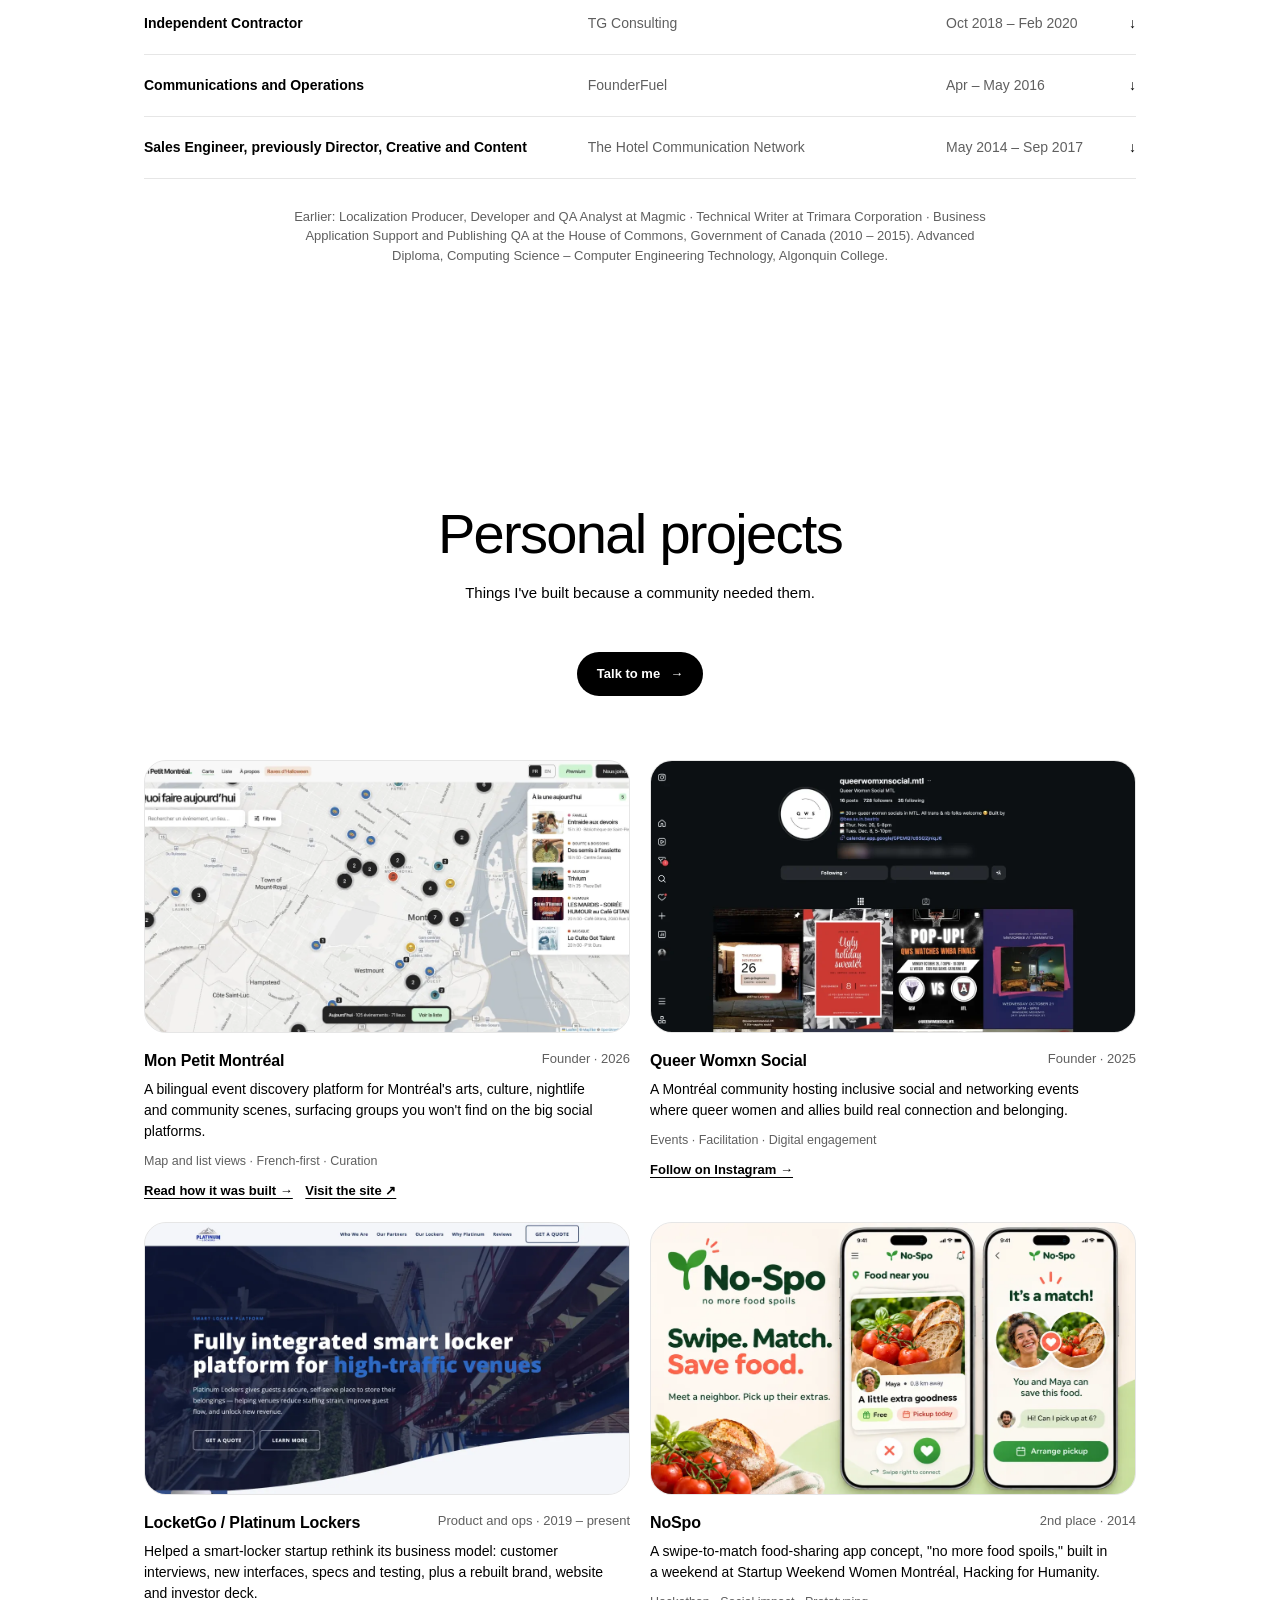
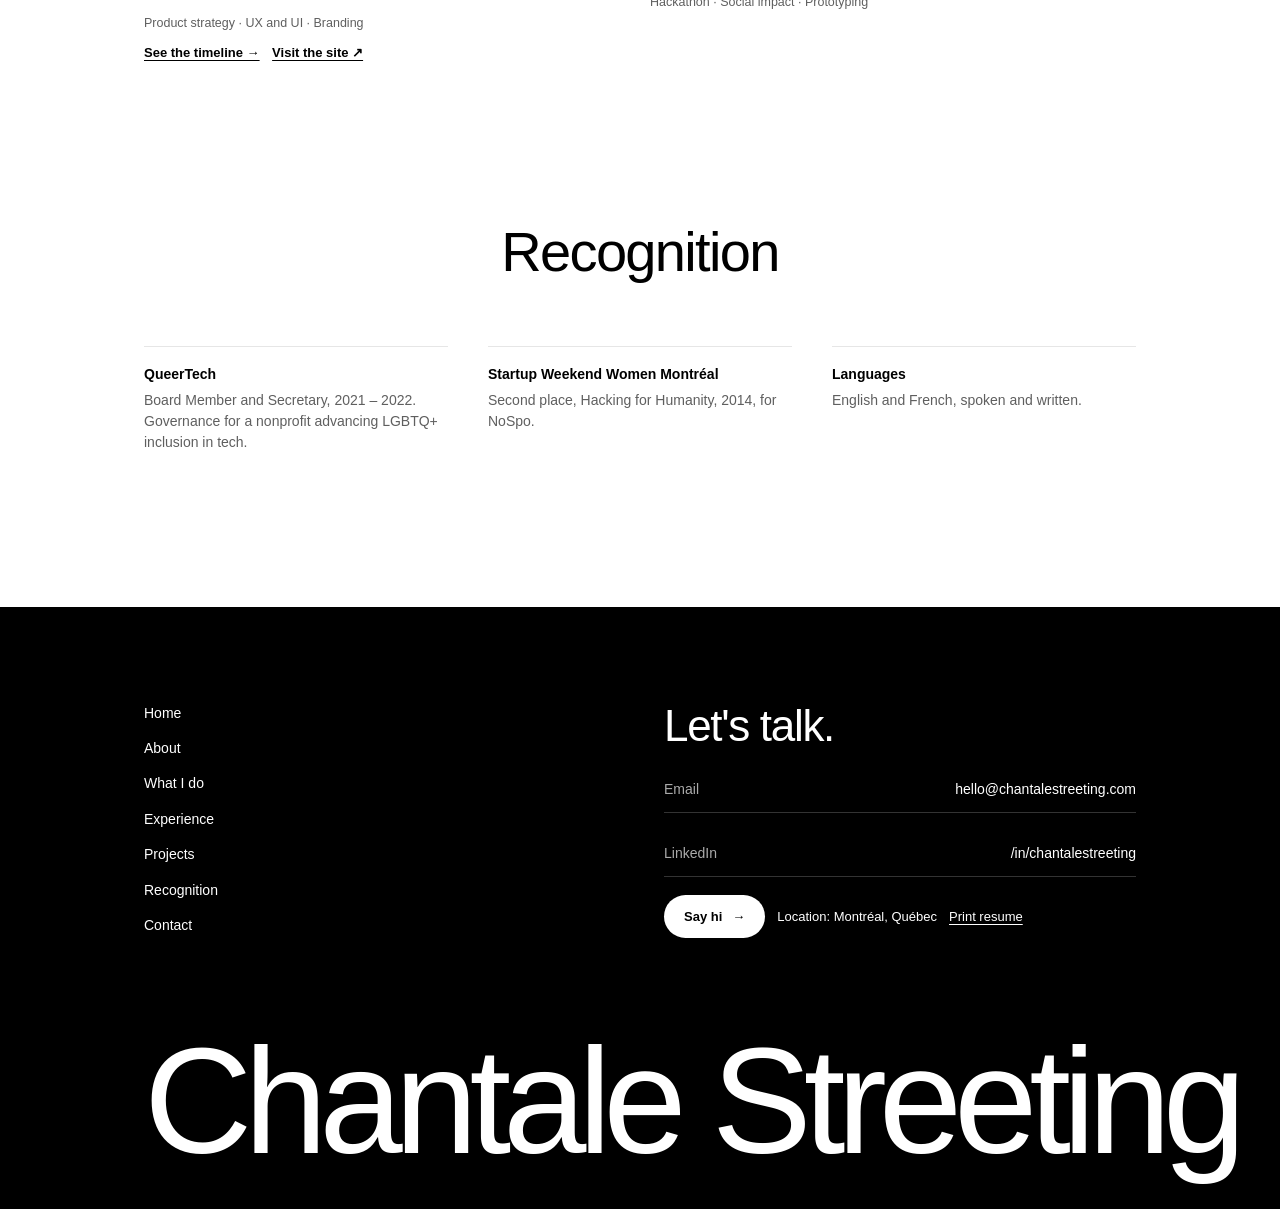
==== commit 0e4f3865: "Add Mon Petit Montréal and Platinum Lockers case-study pages; fix LocketGo dates Co-Authored-By: Cla" ====
--- a/index.html
+++ b/index.html
@@ -120,7 +120,7 @@
 .card{text-decoration:none;display:block}
 .card .img{display:block;aspect-ratio:16/9;border-radius:22px;overflow:hidden;background:var(--soft);border:1px solid var(--line)}
 .card .img img{width:100%;height:100%;object-fit:cover;object-position:top center;display:block;transition:transform .4s}
-a.card:hover .img img{transform:scale(1.03)}
+a.card:hover .img img,a.img:hover img{transform:scale(1.03)}
 .card .more{display:inline-block;margin-top:10px;font-size:13px;font-weight:600;text-decoration:underline;text-underline-offset:3px}
 .card .meta{display:flex;justify-content:space-between;gap:12px;margin-top:16px;font-size:13px}
 .card .meta b{font-size:16px;letter-spacing:-.01em}
@@ -347,7 +347,7 @@
           <div class="body"><p class="ctx">Nonprofit workforce development for Québec's information and communications technology sector.</p><ul><li>Led operations alongside the executive director, board and program teams.</li><li>Managed an $800,000 operating budget and supported fundraising that secured more than $1.2 million in additional funding.</li><li>Built KPIs, dashboards and reporting; coordinated board and committee governance.</li></ul></div></details>
         <details class="job"><summary><span class="role">Independent Consultant</span><span class="org">Practicis Strategies</span><span class="when">Sep 2011 – Present</span><span class="arr">↓</span></summary>
           <div class="body"><p class="ctx">Fractional COO, operations, product and startup advisory.</p><ul><li>Advise nonprofits, startups and small businesses on operations, process improvement, systems, budgeting and execution.</li><li>Support founders with business plans, investor pitch decks, branding and digital marketing strategy.</li></ul>
-          <div class="client"><b>Client engagement: LocketGo / Platinum Lockers · Feb 2020 – Present</b>Director of Operations, previously Product Manager and Product Marketing Manager. Helped pivot the business model through customer research, UX, specs and testing; ran the Jira backlog and launches; rebuilt the brand and website.</div></div></details>
+          <div class="client"><b>Client engagement: LocketGo / Platinum Lockers · Apr 2019 – Present, with breaks</b>Director of Operations, previously Product Manager and Product Marketing Manager. Helped pivot the business model through customer research, UX, specs and testing; ran the Jira backlog and launches; rebuilt the brand and website.</div></div></details>
         <details class="job"><summary><span class="role">Education Manager</span><span class="org">Lighthouse Labs</span><span class="when">Jul 2019 – Feb 2020</span><span class="arr">↓</span></summary>
           <div class="body"><p class="ctx">Web development bootcamp for career changers.</p><ul><li>Operated cohort programs from onboarding through graduation and first-job support.</li><li>Coached students one on one and tracked progress to clear learning blockers.</li><li>Recruited, onboarded and scheduled teaching staff and mentors; managed the delivery budget.</li><li>Used student and mentor feedback to improve each cohort.</li></ul></div></details>
         <details class="job"><summary><span class="role">Independent Contractor</span><span class="org">TG Consulting</span><span class="when">Oct 2018 – Feb 2020</span><span class="arr">↓</span></summary>
@@ -370,21 +370,21 @@
         <div class="mt48"><a class="btn" href="#contact">Talk to me <span aria-hidden="true">→</span></a></div>
       </div>
       <div class="cards">
-        <article class="card"><div class="img"><img src="images/mon-petit-montreal.webp" width="1200" height="629" loading="lazy" alt="Mon Petit Montréal map view showing events across Montréal with a list of today's featured events"></div>
+        <article class="card"><a class="img" href="mon-petit-montreal/"><img src="images/mon-petit-montreal.webp" width="1200" height="629" loading="lazy" alt="Mon Petit Montréal map view showing events across Montréal with a list of today's featured events"></a>
           <div class="meta"><b>Mon Petit Montréal</b><span>Founder · 2026</span></div>
           <p>A bilingual event discovery platform for Montréal's arts, culture, nightlife and community scenes, surfacing groups you won't find on the big social platforms.</p>
           <div class="chips">Map and list views · French-first · Curation</div>
-          <a class="more" href="https://monpetitmontreal.com/" target="_blank" rel="noopener">Visit monpetitmontreal.com →</a></article>
+          <a class="more" href="mon-petit-montreal/">Read how it was built →</a> &nbsp; <a class="more" href="https://monpetitmontreal.com/" target="_blank" rel="noopener">Visit the site ↗</a></article>
         <article class="card"><div class="img"><img src="images/queer-womxn-social.webp" width="1200" height="680" loading="lazy" alt="Queer Womxn Social Instagram profile with event posters for upcoming socials"></div>
           <div class="meta"><b>Queer Womxn Social</b><span>Founder · 2025</span></div>
           <p>A Montréal community hosting inclusive social and networking events where queer women and allies build real connection and belonging.</p>
           <div class="chips">Events · Facilitation · Digital engagement</div>
           <a class="more" href="https://www.instagram.com/queerwomxnsocial.mtl/" target="_blank" rel="noopener">Follow on Instagram →</a></article>
-        <article class="card"><div class="img"><img src="images/platinum-lockers.webp" width="1200" height="683" loading="lazy" alt="Platinum Lockers website: fully integrated smart locker platform for high-traffic venues"></div>
-          <div class="meta"><b>LocketGo / Platinum Lockers</b><span>Product · 2020 – present</span></div>
+        <article class="card"><a class="img" href="platinum-lockers/"><img src="images/platinum-lockers.webp" width="1200" height="683" loading="lazy" alt="Platinum Lockers website: fully integrated smart locker platform for high-traffic venues"></a>
+          <div class="meta"><b>LocketGo / Platinum Lockers</b><span>Product and ops · 2019 – present</span></div>
           <p>Helped a smart-locker startup rethink its business model: customer interviews, new interfaces, specs and testing, plus a rebuilt brand, website and investor deck.</p>
           <div class="chips">Product strategy · UX and UI · Branding</div>
-          <a class="more" href="https://platinumlockers.com/" target="_blank" rel="noopener">Visit platinumlockers.com →</a></article>
+          <a class="more" href="platinum-lockers/">See the timeline →</a> &nbsp; <a class="more" href="https://platinumlockers.com/" target="_blank" rel="noopener">Visit the site ↗</a></article>
         <article class="card"><div class="img"><img src="images/nospo.webp" width="1200" height="675" loading="lazy" alt="No-Spo app concept: swipe, match and save food with neighbours"></div>
           <div class="meta"><b>NoSpo</b><span>2nd place · 2014</span></div>
           <p>A swipe-to-match food-sharing app concept, "no more food spoils," built in a weekend at Startup Weekend Women Montréal, Hacking for Humanity.</p>
